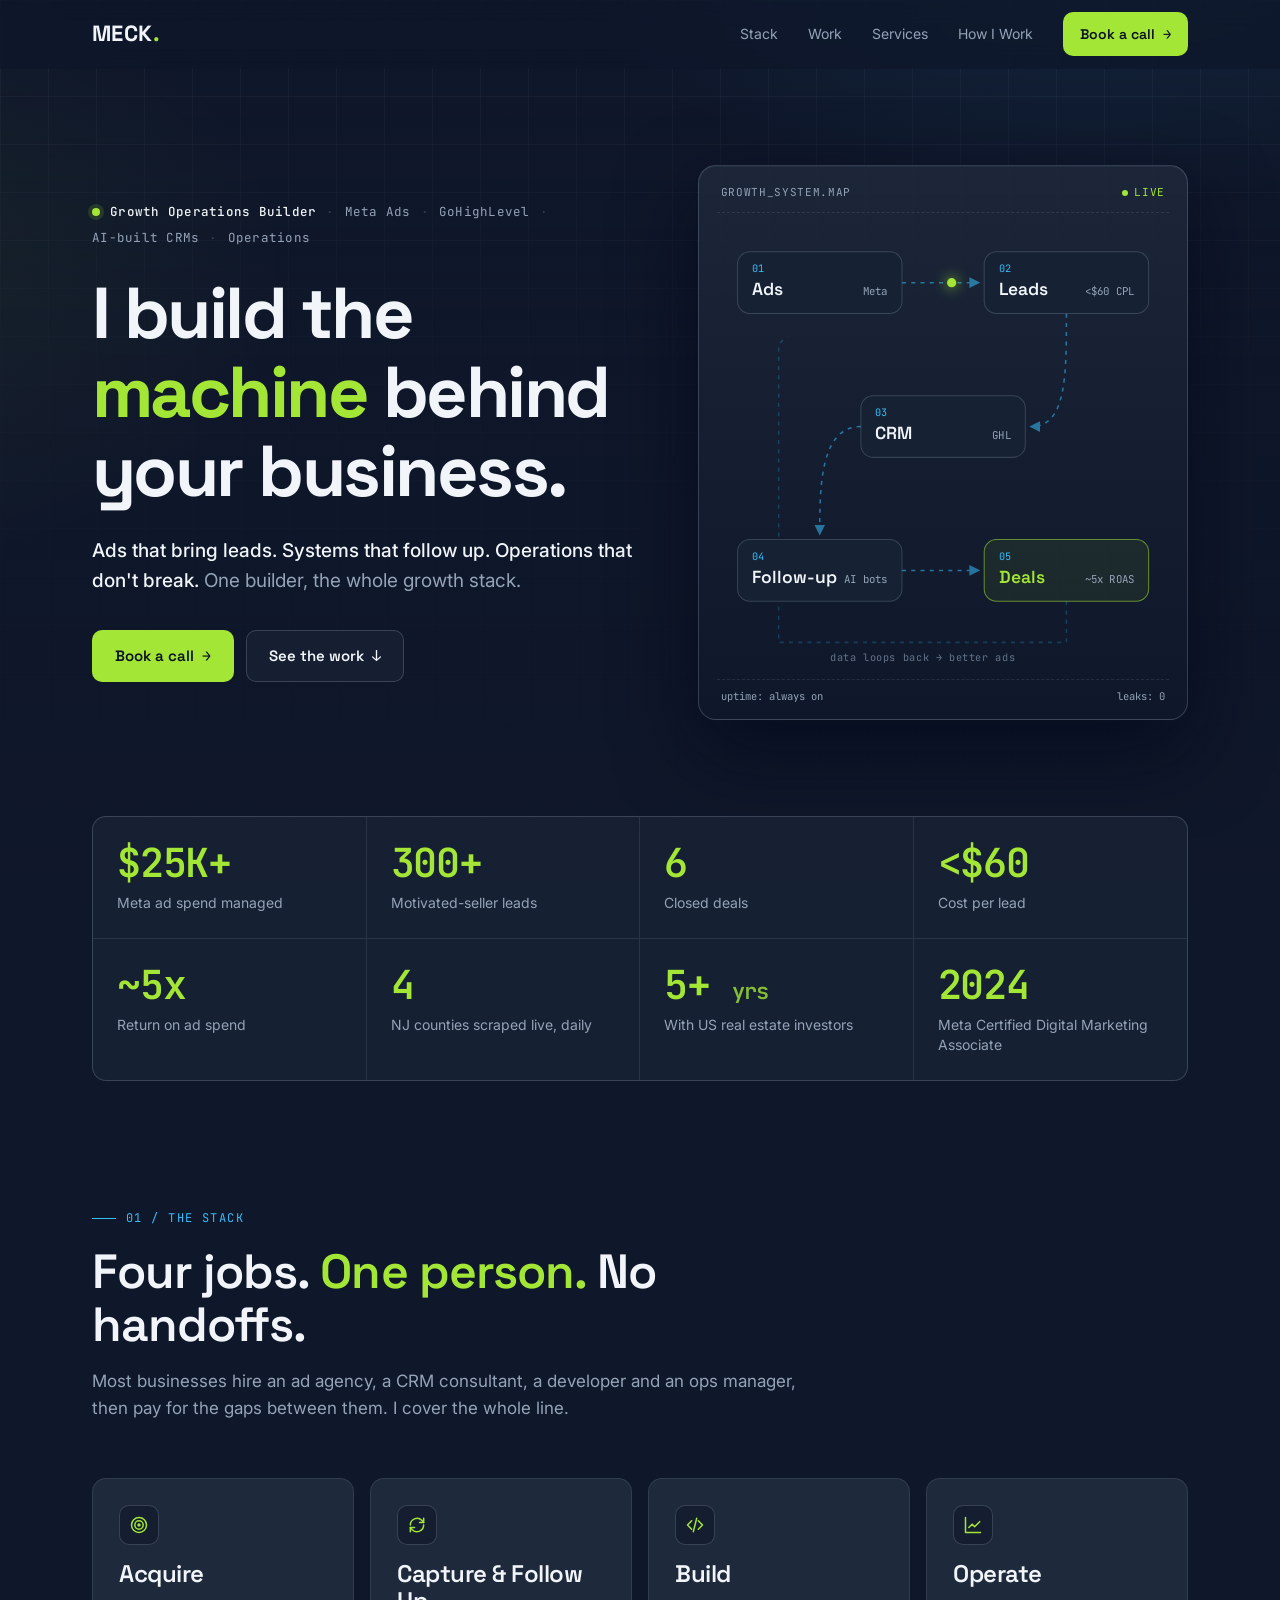
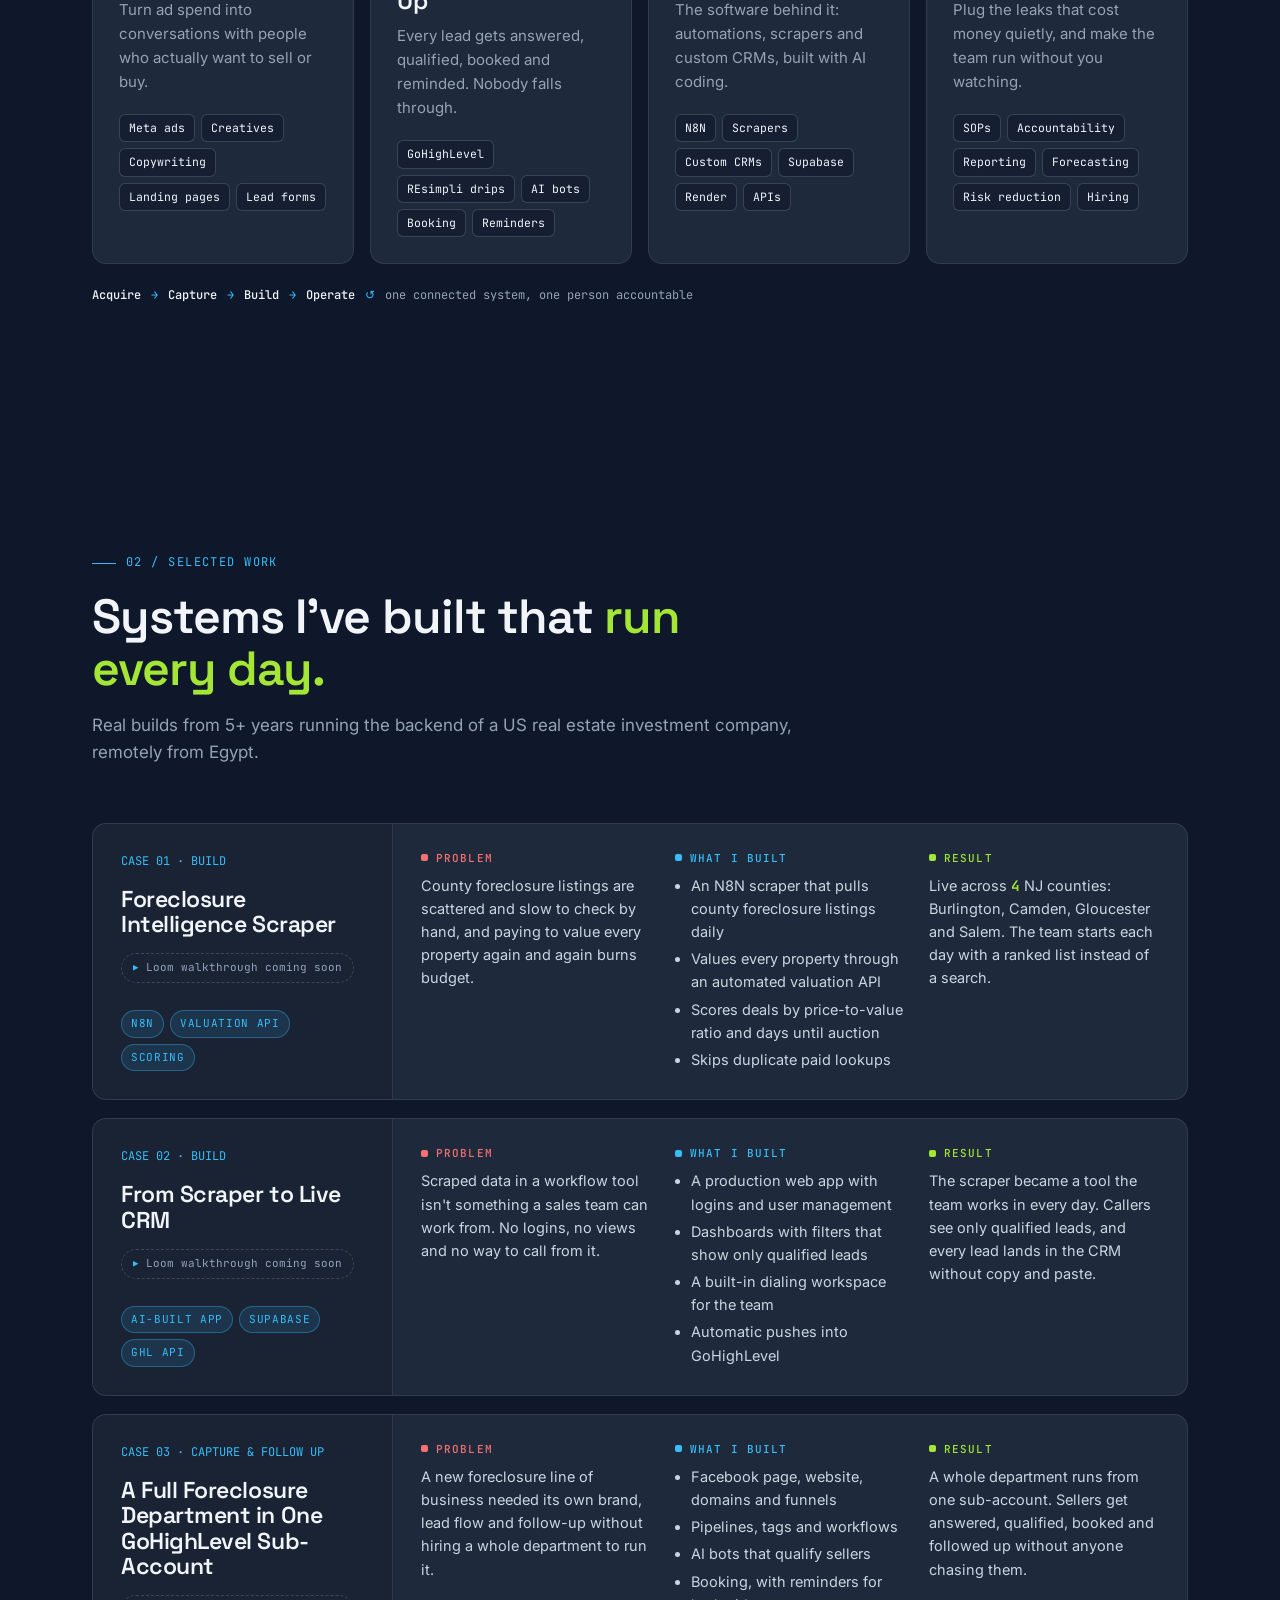
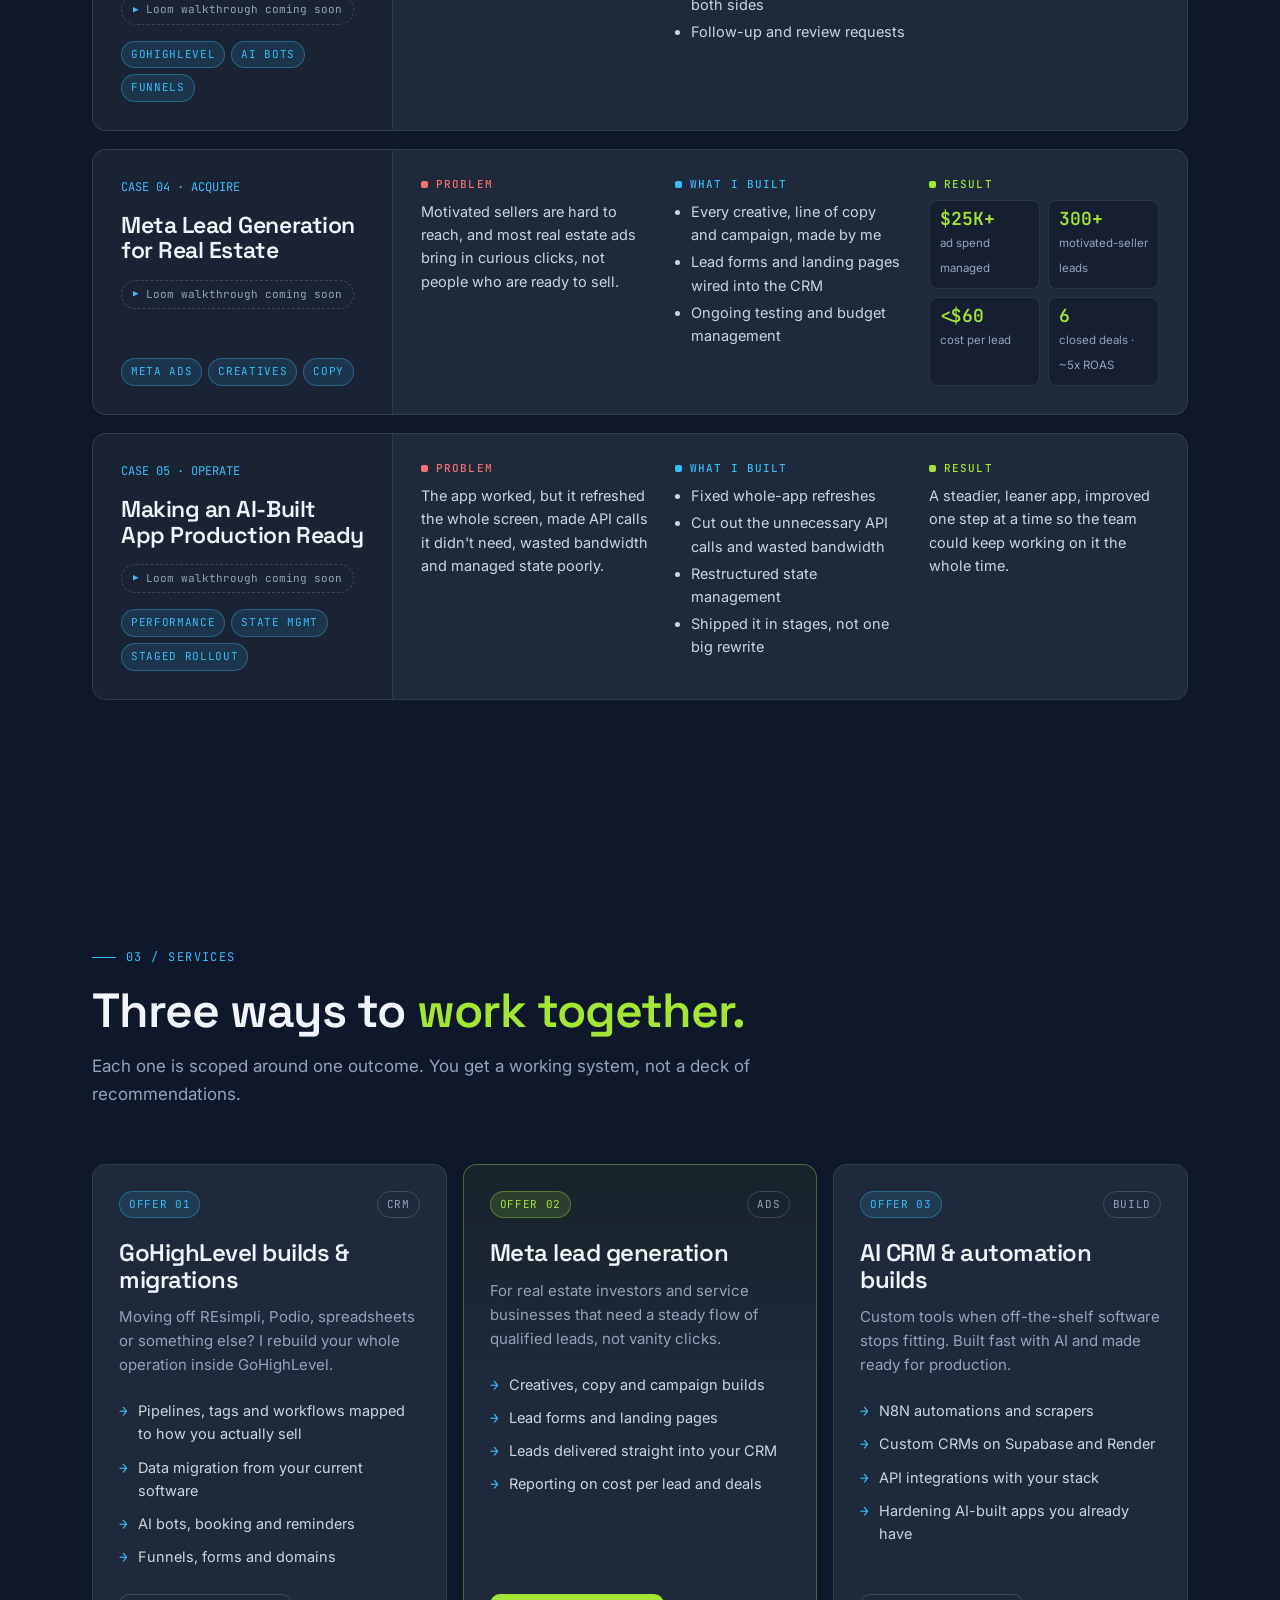
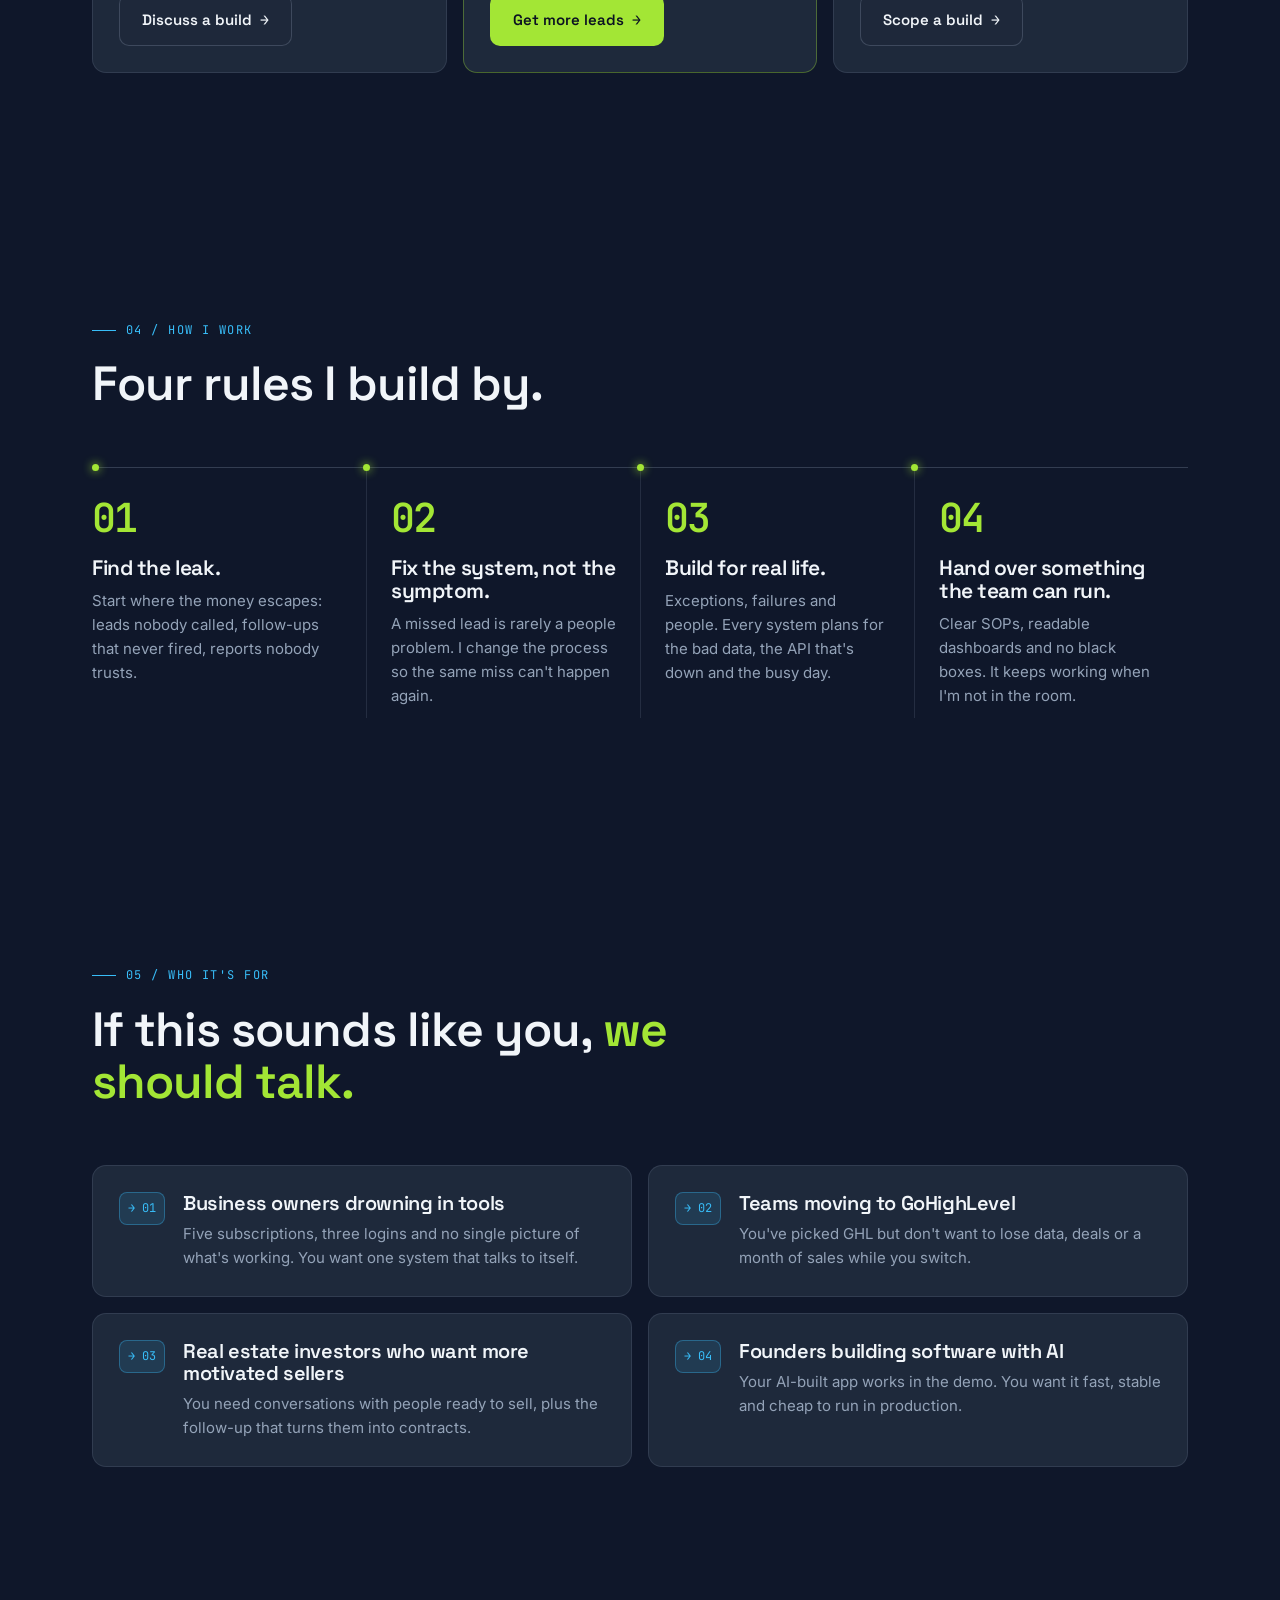
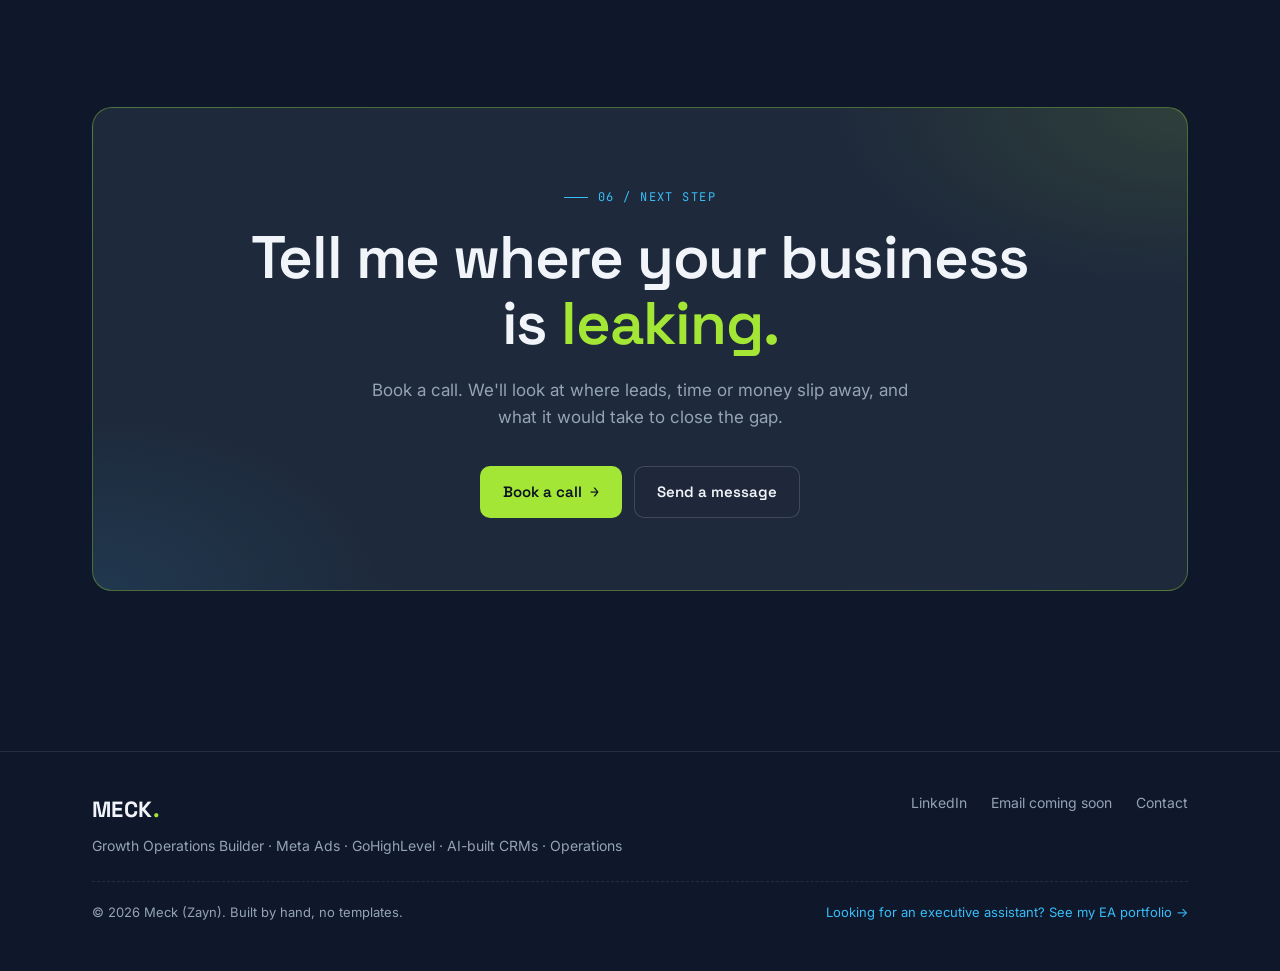
==== index.html @ 8be2bbac "Initial build of Growth Operations portfolio site Co-Authored-By: Claude Opus 5.5 <noreply@anthropic" ====
<!doctype html>
<html lang="en">
<head>
  <meta charset="utf-8">
  <meta name="viewport" content="width=device-width, initial-scale=1">
  <title>Meck (Zayn) · Growth Operations Builder</title>
  <meta name="description" content="I build the machine behind your business: Meta ads that bring leads, GoHighLevel systems that follow up, AI-built CRMs and operations that don't break. One builder, the whole growth stack.">
  <meta name="theme-color" content="#0F172A">
  <link rel="canonical" href="https://meck-growth.pages.dev/">
  <meta property="og:type" content="website">
  <meta property="og:url" content="https://meck-growth.pages.dev/">
  <meta property="og:site_name" content="MECK.">
  <meta property="og:title" content="I build the machine behind your business. · Meck, Growth Operations Builder">
  <meta property="og:description" content="Ads that bring leads. Systems that follow up. Operations that don't break. One builder, the whole growth stack.">
  <meta property="og:image" content="https://meck-growth.pages.dev/assets/img/og-image.png">
  <meta property="og:image:width" content="1200">
  <meta property="og:image:height" content="630">
  <meta property="og:image:alt" content="MECK. Growth Operations Builder: Ads, Leads, CRM, Follow-up, Deals">
  <meta name="twitter:card" content="summary_large_image">
  <meta name="twitter:title" content="I build the machine behind your business.">
  <meta name="twitter:description" content="Ads that bring leads. Systems that follow up. Operations that don't break.">
  <meta name="twitter:image" content="https://meck-growth.pages.dev/assets/img/og-image.png">
  <link rel="icon" href="assets/img/favicon.svg" type="image/svg+xml">
  <link rel="icon" href="assets/img/favicon-32.png" sizes="32x32" type="image/png">
  <link rel="apple-touch-icon" href="assets/img/apple-touch-icon.png">
  <link rel="preconnect" href="https://fonts.googleapis.com">
  <link rel="preconnect" href="https://fonts.gstatic.com" crossorigin>
  <link rel="stylesheet" href="https://fonts.googleapis.com/css2?family=Inter:wght@400;500;600&family=JetBrains+Mono:wght@400;500;600&family=Space+Grotesk:wght@500;600;700&display=swap">
  <link rel="stylesheet" href="assets/css/style.css">
  <script src="assets/js/config.js"></script>
</head>
<body>
<a class="skip" href="#main">Skip to content</a>

<header class="nav">
  <div class="wrap">
    <a href="#top" class="logo" aria-label="MECK. home">MECK<span>.</span></a>
    <button class="menu-btn" aria-label="Open menu" aria-expanded="false" aria-controls="nav-links"><span></span><span></span><span></span></button>
    <nav class="nav-links" id="nav-links" aria-label="Main">
      <a href="#stack">Stack</a>
      <a href="#work">Work</a>
      <a href="#services">Services</a>
      <a href="#how">How I Work</a>
      <a class="btn btn-primary" data-link="booking" href="contact.html">Book a call <span class="arr">→</span></a>
    </nav>
  </div>
</header>

<main id="main">
  <!-- HERO -->
  <section class="hero" id="top">
    <div class="wrap">
      <div class="reveal">
        <div class="role"><span class="dot" aria-hidden="true"></span><b>Growth Operations Builder</b><i>·</i>Meta Ads<i>·</i>GoHighLevel<i>·</i>AI-built CRMs<i>·</i>Operations</div>
        <h1>I build the <em>machine</em> behind your business.</h1>
        <p class="sub"><strong>Ads that bring leads. Systems that follow up. Operations that don't break.</strong> One builder, the whole growth stack.</p>
        <div class="cta-row">
          <a class="btn btn-primary" data-link="booking" href="contact.html">Book a call <span class="arr">→</span></a>
          <a class="btn btn-ghost" href="#work">See the work <span class="arr">↓</span></a>
        </div>
      </div>

      <div class="diagram reveal" data-delay="150" role="img" aria-label="System diagram: Ads feed Leads, Leads go into the CRM, the CRM drives Follow-up, and Follow-up closes Deals.">
        <div class="diagram-top"><span>growth_system.map</span><span class="live">live</span></div>
        <svg viewBox="0 0 440 440" aria-hidden="true">
          <defs>
            <marker id="ah" viewBox="0 0 10 10" refX="8" refY="5" markerWidth="7" markerHeight="7" orient="auto-start-reverse">
              <path d="M0 0 L10 5 L0 10 z" fill="#38BDF8"/>
            </marker>
            <path id="route" d="M100 60 L340 60 C340 150 340 200 300 200 L140 200 C100 200 100 260 100 340 L340 340"/>
          </defs>

          <!-- wires -->
          <path class="wire" d="M180 60 L254 60" marker-end="url(#ah)"/>
          <path class="wire" d="M340 90 C340 150 340 200 306 200" marker-end="url(#ah)"/>
          <path class="wire" d="M140 200 C100 200 100 260 100 304" marker-end="url(#ah)"/>
          <path class="wire" d="M180 340 L254 340" marker-end="url(#ah)"/>
          <path class="wire" d="M340 370 L340 410 L60 410 L60 120 L68 112" style="opacity:.22" />

          <!-- pulses (drawn under nodes so they pass "through") -->
          <circle class="pulse" r="4.5"><animateMotion dur="5s" repeatCount="indefinite" rotate="auto"><mpath href="#route"/></animateMotion></circle>
          <circle class="pulse" r="4.5"><animateMotion dur="5s" begin="-1.67s" repeatCount="indefinite"><mpath href="#route"/></animateMotion></circle>
          <circle class="pulse" r="4.5"><animateMotion dur="5s" begin="-3.33s" repeatCount="indefinite"><mpath href="#route"/></animateMotion></circle>

          <g class="nodes">
            <g class="node"><rect x="20" y="30" width="160" height="60" rx="12"/><text class="ix" x="34" y="50">01</text><text x="34" y="72">Ads</text><text class="sm" x="166" y="72" text-anchor="end">Meta</text></g>
            <g class="node"><rect x="260" y="30" width="160" height="60" rx="12"/><text class="ix" x="274" y="50">02</text><text x="274" y="72">Leads</text><text class="sm" x="406" y="72" text-anchor="end">&lt;$60 CPL</text></g>
            <g class="node"><rect x="140" y="170" width="160" height="60" rx="12"/><text class="ix" x="154" y="190">03</text><text x="154" y="212">CRM</text><text class="sm" x="286" y="212" text-anchor="end">GHL</text></g>
            <g class="node"><rect x="20" y="310" width="160" height="60" rx="12"/><text class="ix" x="34" y="330">04</text><text x="34" y="352">Follow-up</text><text class="sm" x="166" y="352" text-anchor="end">AI bots</text></g>
            <g class="node deals"><rect x="260" y="310" width="160" height="60" rx="12"/><text class="ix" x="274" y="330">05</text><text x="274" y="352">Deals</text><text class="sm" x="406" y="352" text-anchor="end">~5x ROAS</text></g>
          </g>
          <text x="200" y="428" text-anchor="middle" style="font-family:'JetBrains Mono',monospace;font-size:10px;fill:#64748B;letter-spacing:.06em">data loops back → better ads</text>
        </svg>
        <div class="diagram-foot"><span>uptime: always on</span><span>leaks: 0</span></div>
      </div>
    </div>
  </section>

  <!-- PROOF -->
  <section class="proof" aria-label="Proof in numbers">
    <div class="wrap">
      <div class="proof-grid reveal">
        <div class="stat"><span class="n">$<span data-count="25">25</span>K+</span><span class="l">Meta ad spend managed</span></div>
        <div class="stat"><span class="n"><span data-count="300">300</span>+</span><span class="l">Motivated-seller leads</span></div>
        <div class="stat"><span class="n" data-count="6">6</span><span class="l">Closed deals</span></div>
        <div class="stat"><span class="n">&lt;$<span data-count="60">60</span></span><span class="l">Cost per lead</span></div>
        <div class="stat"><span class="n">~<span data-count="5">5</span>x</span><span class="l">Return on ad spend</span></div>
        <div class="stat"><span class="n" data-count="4">4</span><span class="l">NJ counties scraped live, daily</span></div>
        <div class="stat"><span class="n"><span data-count="5">5</span>+ <small>yrs</small></span><span class="l">With US real estate investors</span></div>
        <div class="stat"><span class="n">2024</span><span class="l">Meta Certified Digital Marketing Associate</span></div>
      </div>
    </div>
  </section>

  <!-- STACK -->
  <section id="stack">
    <div class="wrap">
      <div class="section-head reveal">
        <span class="eyebrow">01 / The Stack</span>
        <h2>Four jobs. <span class="lime">One person.</span> No handoffs.</h2>
        <p>Most businesses hire an ad agency, a CRM consultant, a developer and an ops manager, then pay for the gaps between them. I cover the whole line.</p>
      </div>
      <div class="grid-4">
        <article class="card stack-card reveal">
          <div class="icon" aria-hidden="true"><svg viewBox="0 0 24 24" fill="none" stroke="currentColor" stroke-width="1.8" stroke-linecap="round" stroke-linejoin="round"><circle cx="12" cy="12" r="9"/><circle cx="12" cy="12" r="5"/><circle cx="12" cy="12" r="1.2" fill="currentColor"/></svg></div>
          <h3>Acquire</h3>
          <p>Turn ad spend into conversations with people who actually want to sell or buy.</p>
          <ul><li>Meta ads</li><li>Creatives</li><li>Copywriting</li><li>Landing pages</li><li>Lead forms</li></ul>
        </article>
        <article class="card stack-card reveal" data-delay="80">
          <div class="icon" aria-hidden="true"><svg viewBox="0 0 24 24" fill="none" stroke="currentColor" stroke-width="1.8" stroke-linecap="round" stroke-linejoin="round"><path d="M4 12a8 8 0 0 1 13.7-5.6L20 9"/><path d="M20 4v5h-5"/><path d="M20 12a8 8 0 0 1-13.7 5.6L4 15"/><path d="M4 20v-5h5"/></svg></div>
          <h3>Capture &amp; Follow Up</h3>
          <p>Every lead gets answered, qualified, booked and reminded. Nobody falls through.</p>
          <ul><li>GoHighLevel</li><li>REsimpli drips</li><li>AI bots</li><li>Booking</li><li>Reminders</li></ul>
        </article>
        <article class="card stack-card reveal" data-delay="160">
          <div class="icon" aria-hidden="true"><svg viewBox="0 0 24 24" fill="none" stroke="currentColor" stroke-width="1.8" stroke-linecap="round" stroke-linejoin="round"><path d="M8 7l-5 5 5 5"/><path d="M16 7l5 5-5 5"/><path d="M14 4l-4 16"/></svg></div>
          <h3>Build</h3>
          <p>The software behind it: automations, scrapers and custom CRMs, built with AI coding.</p>
          <ul><li>N8N</li><li>Scrapers</li><li>Custom CRMs</li><li>Supabase</li><li>Render</li><li>APIs</li></ul>
        </article>
        <article class="card stack-card reveal" data-delay="240">
          <div class="icon" aria-hidden="true"><svg viewBox="0 0 24 24" fill="none" stroke="currentColor" stroke-width="1.8" stroke-linecap="round" stroke-linejoin="round"><path d="M3 3v18h18"/><path d="M7 15l4-4 3 3 6-6"/></svg></div>
          <h3>Operate</h3>
          <p>Plug the leaks that cost money quietly, and make the team run without you watching.</p>
          <ul><li>SOPs</li><li>Accountability</li><li>Reporting</li><li>Forecasting</li><li>Risk reduction</li><li>Hiring</li></ul>
        </article>
      </div>
      <div class="stack-flow reveal"><b>Acquire</b><span class="a">→</span><b>Capture</b><span class="a">→</span><b>Build</b><span class="a">→</span><b>Operate</b><span class="a">↺</span><span>one connected system, one person accountable</span></div>
    </div>
  </section>

  <!-- WORK -->
  <section id="work">
    <div class="wrap">
      <div class="section-head reveal">
        <span class="eyebrow">02 / Selected Work</span>
        <h2>Systems I've built that <span class="lime">run every day.</span></h2>
        <p>Real builds from 5+ years running the backend of a US real estate investment company, remotely from Egypt.</p>
      </div>

      <div class="work-list">
        <article class="card case reveal">
          <div class="case-side">
            <span class="no">CASE 01 · BUILD</span>
            <h3>Foreclosure Intelligence Scraper</h3>
            <span class="loom">Loom walkthrough coming soon</span>
            <div class="tags"><span class="tag">N8N</span><span class="tag">Valuation API</span><span class="tag">Scoring</span></div>
          </div>
          <div class="case-body">
            <div class="blk problem"><h4>Problem</h4><p>County foreclosure listings are scattered and slow to check by hand, and paying to value every property again and again burns budget.</p></div>
            <div class="blk built"><h4>What I built</h4><ul><li>An N8N scraper that pulls county foreclosure listings daily</li><li>Values every property through an automated valuation API</li><li>Scores deals by price-to-value ratio and days until auction</li><li>Skips duplicate paid lookups</li></ul></div>
            <div class="blk result"><h4>Result</h4><p>Live across <strong>4</strong> NJ counties: Burlington, Camden, Gloucester and Salem. The team starts each day with a ranked list instead of a search.</p></div>
          </div>
        </article>

        <article class="card case reveal">
          <div class="case-side">
            <span class="no">CASE 02 · BUILD</span>
            <h3>From Scraper to Live CRM</h3>
            <span class="loom">Loom walkthrough coming soon</span>
            <div class="tags"><span class="tag">AI-built app</span><span class="tag">Supabase</span><span class="tag">GHL API</span></div>
          </div>
          <div class="case-body">
            <div class="blk problem"><h4>Problem</h4><p>Scraped data in a workflow tool isn't something a sales team can work from. No logins, no views and no way to call from it.</p></div>
            <div class="blk built"><h4>What I built</h4><ul><li>A production web app with logins and user management</li><li>Dashboards with filters that show only qualified leads</li><li>A built-in dialing workspace for the team</li><li>Automatic pushes into GoHighLevel</li></ul></div>
            <div class="blk result"><h4>Result</h4><p>The scraper became a tool the team works in every day. Callers see only qualified leads, and every lead lands in the CRM without copy and paste.</p></div>
          </div>
        </article>

        <article class="card case reveal">
          <div class="case-side">
            <span class="no">CASE 03 · CAPTURE &amp; FOLLOW UP</span>
            <h3>A Full Foreclosure Department in One GoHighLevel Sub-Account</h3>
            <span class="loom">Loom walkthrough coming soon</span>
            <div class="tags"><span class="tag">GoHighLevel</span><span class="tag">AI bots</span><span class="tag">Funnels</span></div>
          </div>
          <div class="case-body">
            <div class="blk problem"><h4>Problem</h4><p>A new foreclosure line of business needed its own brand, lead flow and follow-up without hiring a whole department to run it.</p></div>
            <div class="blk built"><h4>What I built</h4><ul><li>Facebook page, website, domains and funnels</li><li>Pipelines, tags and workflows</li><li>AI bots that qualify sellers</li><li>Booking, with reminders for both sides</li><li>Follow-up and review requests</li></ul></div>
            <div class="blk result"><h4>Result</h4><p>A whole department runs from one sub-account. Sellers get answered, qualified, booked and followed up without anyone chasing them.</p></div>
          </div>
        </article>

        <article class="card case reveal">
          <div class="case-side">
            <span class="no">CASE 04 · ACQUIRE</span>
            <h3>Meta Lead Generation for Real Estate</h3>
            <span class="loom">Loom walkthrough coming soon</span>
            <div class="tags"><span class="tag">Meta Ads</span><span class="tag">Creatives</span><span class="tag">Copy</span></div>
          </div>
          <div class="case-body">
            <div class="blk problem"><h4>Problem</h4><p>Motivated sellers are hard to reach, and most real estate ads bring in curious clicks, not people who are ready to sell.</p></div>
            <div class="blk built"><h4>What I built</h4><ul><li>Every creative, line of copy and campaign, made by me</li><li>Lead forms and landing pages wired into the CRM</li><li>Ongoing testing and budget management</li></ul></div>
            <div class="blk result"><h4>Result</h4>
              <div class="metrics">
                <div><b>$25K+</b><span>ad spend managed</span></div>
                <div><b>300+</b><span>motivated-seller leads</span></div>
                <div><b>&lt;$60</b><span>cost per lead</span></div>
                <div><b>6</b><span>closed deals · ~5x ROAS</span></div>
              </div>
            </div>
          </div>
        </article>

        <article class="card case reveal">
          <div class="case-side">
            <span class="no">CASE 05 · OPERATE</span>
            <h3>Making an AI-Built App Production Ready</h3>
            <span class="loom">Loom walkthrough coming soon</span>
            <div class="tags"><span class="tag">Performance</span><span class="tag">State mgmt</span><span class="tag">Staged rollout</span></div>
          </div>
          <div class="case-body">
            <div class="blk problem"><h4>Problem</h4><p>The app worked, but it refreshed the whole screen, made API calls it didn't need, wasted bandwidth and managed state poorly.</p></div>
            <div class="blk built"><h4>What I built</h4><ul><li>Fixed whole-app refreshes</li><li>Cut out the unnecessary API calls and wasted bandwidth</li><li>Restructured state management</li><li>Shipped it in stages, not one big rewrite</li></ul></div>
            <div class="blk result"><h4>Result</h4><p>A steadier, leaner app, improved one step at a time so the team could keep working on it the whole time.</p></div>
          </div>
        </article>
      </div>
    </div>
  </section>

  <!-- SERVICES -->
  <section id="services">
    <div class="wrap">
      <div class="section-head reveal">
        <span class="eyebrow">03 / Services</span>
        <h2>Three ways to <span class="lime">work together.</span></h2>
        <p>Each one is scoped around one outcome. You get a working system, not a deck of recommendations.</p>
      </div>
      <div class="grid-3">
        <article class="card service reveal">
          <div class="top"><span class="tag">Offer 01</span><span class="tag muted">CRM</span></div>
          <h3>GoHighLevel builds &amp; migrations</h3>
          <p>Moving off REsimpli, Podio, spreadsheets or something else? I rebuild your whole operation inside GoHighLevel.</p>
          <ul><li>Pipelines, tags and workflows mapped to how you actually sell</li><li>Data migration from your current software</li><li>AI bots, booking and reminders</li><li>Funnels, forms and domains</li></ul>
          <a class="btn btn-ghost" data-link="booking" href="contact.html">Discuss a build <span class="arr">→</span></a>
        </article>
        <article class="card service featured reveal" data-delay="80">
          <div class="top"><span class="tag lime">Offer 02</span><span class="tag muted">Ads</span></div>
          <h3>Meta lead generation</h3>
          <p>For real estate investors and service businesses that need a steady flow of qualified leads, not vanity clicks.</p>
          <ul><li>Creatives, copy and campaign builds</li><li>Lead forms and landing pages</li><li>Leads delivered straight into your CRM</li><li>Reporting on cost per lead and deals</li></ul>
          <a class="btn btn-primary" data-link="booking" href="contact.html">Get more leads <span class="arr">→</span></a>
        </article>
        <article class="card service reveal" data-delay="160">
          <div class="top"><span class="tag">Offer 03</span><span class="tag muted">Build</span></div>
          <h3>AI CRM &amp; automation builds</h3>
          <p>Custom tools when off-the-shelf software stops fitting. Built fast with AI and made ready for production.</p>
          <ul><li>N8N automations and scrapers</li><li>Custom CRMs on Supabase and Render</li><li>API integrations with your stack</li><li>Hardening AI-built apps you already have</li></ul>
          <a class="btn btn-ghost" data-link="booking" href="contact.html">Scope a build <span class="arr">→</span></a>
        </article>
      </div>
    </div>
  </section>

  <!-- HOW I WORK -->
  <section id="how">
    <div class="wrap">
      <div class="section-head reveal">
        <span class="eyebrow">04 / How I Work</span>
        <h2>Four rules I build by.</h2>
      </div>
      <div class="steps">
        <div class="step reveal"><div class="num">01</div><h3>Find the leak.</h3><p>Start where the money escapes: leads nobody called, follow-ups that never fired, reports nobody trusts.</p></div>
        <div class="step reveal" data-delay="80"><div class="num">02</div><h3>Fix the system, not the symptom.</h3><p>A missed lead is rarely a people problem. I change the process so the same miss can't happen again.</p></div>
        <div class="step reveal" data-delay="160"><div class="num">03</div><h3>Build for real life.</h3><p>Exceptions, failures and people. Every system plans for the bad data, the API that's down and the busy day.</p></div>
        <div class="step reveal" data-delay="240"><div class="num">04</div><h3>Hand over something the team can run.</h3><p>Clear SOPs, readable dashboards and no black boxes. It keeps working when I'm not in the room.</p></div>
      </div>
    </div>
  </section>

  <!-- WHO IT'S FOR -->
  <section id="who">
    <div class="wrap">
      <div class="section-head reveal">
        <span class="eyebrow">05 / Who it's for</span>
        <h2>If this sounds like you, <span class="lime">we should talk.</span></h2>
      </div>
      <div class="aud-grid">
        <div class="card aud reveal"><span class="k">→ 01</span><div><h3>Business owners drowning in tools</h3><p>Five subscriptions, three logins and no single picture of what's working. You want one system that talks to itself.</p></div></div>
        <div class="card aud reveal" data-delay="80"><span class="k">→ 02</span><div><h3>Teams moving to GoHighLevel</h3><p>You've picked GHL but don't want to lose data, deals or a month of sales while you switch.</p></div></div>
        <div class="card aud reveal"><span class="k">→ 03</span><div><h3>Real estate investors who want more motivated sellers</h3><p>You need conversations with people ready to sell, plus the follow-up that turns them into contracts.</p></div></div>
        <div class="card aud reveal" data-delay="80"><span class="k">→ 04</span><div><h3>Founders building software with AI</h3><p>Your AI-built app works in the demo. You want it fast, stable and cheap to run in production.</p></div></div>
      </div>
    </div>
  </section>

  <!-- FINAL CTA -->
  <section class="final">
    <div class="wrap">
      <div class="box reveal">
        <span class="eyebrow">06 / Next step</span>
        <h2>Tell me where your business is <span class="lime">leaking.</span></h2>
        <p>Book a call. We'll look at where leads, time or money slip away, and what it would take to close the gap.</p>
        <div class="cta-row">
          <a class="btn btn-primary" data-link="booking" href="contact.html">Book a call <span class="arr">→</span></a>
          <a class="btn btn-ghost" href="contact.html">Send a message</a>
        </div>
      </div>
    </div>
  </section>
</main>

<footer>
  <div class="wrap">
    <div class="f-left">
      <a href="#top" class="logo">MECK<span>.</span></a>
      <p>Growth Operations Builder · Meta Ads · GoHighLevel · AI-built CRMs · Operations</p>
    </div>
    <div class="f-links">
      <a data-link="linkedin" href="contact.html">LinkedIn</a>
      <a data-link="email" data-show href="contact.html">Email</a>
      <a href="contact.html">Contact</a>
    </div>
    <div class="ea">
      <span>© <span id="year">2026</span> Meck (Zayn). Built by hand, no templates.</span>
      <a href="https://ea-zayn.pages.dev/">Looking for an executive assistant? See my EA portfolio →</a>
    </div>
  </div>
</footer>

<script src="assets/js/main.js"></script>
</body>
</html>
---- assets/css/style.css ----
:root {
  --bg: #0F172A;
  --bg-2: #0B1222;
  --card: #1E293B;
  --card-2: #243247;
  --line: rgba(148, 163, 184, 0.16);
  --line-2: rgba(148, 163, 184, 0.28);
  --lime: #A3E635;
  --lime-dim: rgba(163, 230, 53, 0.14);
  --sky: #38BDF8;
  --sky-dim: rgba(56, 189, 248, 0.12);
  --coral: #F87171;
  --coral-dim: rgba(248, 113, 113, 0.12);
  --text: #F1F5F9;
  --muted: #94A3B8;
  --head: "Space Grotesk", system-ui, sans-serif;
  --body: "Inter", system-ui, -apple-system, "Segoe UI", sans-serif;
  --mono: "JetBrains Mono", ui-monospace, "SFMono-Regular", Consolas, monospace;
  --radius: 14px;
  --max: 1160px;
  --gutter: clamp(16px, 4vw, 32px);
}

*, *::before, *::after { box-sizing: border-box; }
html { scroll-behavior: smooth; scroll-padding-top: 80px; -webkit-text-size-adjust: 100%; }
body {
  margin: 0;
  background-color: var(--bg);
  background-image:
    linear-gradient(var(--line) 1px, transparent 1px),
    linear-gradient(90deg, var(--line) 1px, transparent 1px);
  background-size: 48px 48px;
  background-attachment: fixed;
  color: var(--text);
  font-family: var(--body);
  font-size: 16px;
  line-height: 1.6;
  -webkit-font-smoothing: antialiased;
  overflow-x: hidden;
}
body::before {
  content: "";
  position: fixed; inset: 0; z-index: -1; pointer-events: none;
  background:
    radial-gradient(900px 500px at 85% -10%, rgba(56, 189, 248, 0.10), transparent 60%),
    radial-gradient(700px 500px at -10% 30%, rgba(163, 230, 53, 0.06), transparent 60%),
    linear-gradient(180deg, rgba(15, 23, 42, 0.55), rgba(15, 23, 42, 0.92) 40%, var(--bg));
}

img, svg { max-width: 100%; display: block; }
a { color: inherit; text-decoration: none; }
h1, h2, h3, h4 { font-family: var(--head); line-height: 1.1; margin: 0; letter-spacing: -0.02em; font-weight: 600; }
p { margin: 0; }
.lime { color: var(--lime); }
.sky { color: var(--sky); }
.mono { font-family: var(--mono); }

.wrap { width: 100%; max-width: var(--max); margin: 0 auto; padding: 0 var(--gutter); }
section { padding: clamp(72px, 10vw, 120px) 0; position: relative; }

.skip { position: absolute; left: -999px; top: 8px; background: var(--lime); color: var(--bg); padding: 8px 12px; border-radius: 8px; z-index: 100; }
.skip:focus { left: 8px; }
:focus-visible { outline: 2px solid var(--sky); outline-offset: 3px; border-radius: 6px; }

/* ---------- labels ---------- */
.eyebrow {
  font-family: var(--mono); font-size: 12px; letter-spacing: 0.12em; text-transform: uppercase;
  color: var(--sky); display: inline-flex; align-items: center; gap: 10px; margin-bottom: 18px;
}
.eyebrow::before { content: ""; width: 24px; height: 1px; background: var(--sky); }
.section-head { max-width: 720px; margin-bottom: clamp(36px, 5vw, 56px); }
.section-head h2 { font-size: clamp(30px, 4.6vw, 48px); }
.section-head p { color: var(--muted); margin-top: 16px; font-size: 17px; }

.tag {
  font-family: var(--mono); font-size: 11px; letter-spacing: 0.06em; text-transform: uppercase;
  padding: 4px 9px; border-radius: 999px; border: 1px solid rgba(56, 189, 248, 0.35);
  color: var(--sky); background: var(--sky-dim); white-space: nowrap; display: inline-block;
}
.tag.lime { color: var(--lime); border-color: rgba(163, 230, 53, 0.35); background: var(--lime-dim); }
.tag.muted { color: var(--muted); border-color: var(--line-2); background: transparent; }

/* ---------- buttons ---------- */
.btn {
  display: inline-flex; align-items: center; justify-content: center; gap: 8px;
  font-family: var(--head); font-weight: 600; font-size: 15px;
  padding: 13px 22px; border-radius: 10px; border: 1px solid transparent;
  transition: transform .18s ease, box-shadow .18s ease, background .18s ease, border-color .18s ease;
  cursor: pointer; white-space: nowrap;
}
.btn-primary { background: var(--lime); color: #0B1222; }
.btn-primary:hover { transform: translateY(-1px); box-shadow: 0 0 0 4px rgba(163, 230, 53, 0.18), 0 10px 30px rgba(163, 230, 53, 0.25); }
.btn-ghost { border-color: var(--line-2); color: var(--text); background: rgba(30, 41, 59, 0.5); }
.btn-ghost:hover { border-color: var(--sky); color: var(--sky); }
.btn .arr { font-family: var(--mono); transition: transform .18s ease; }
.btn:hover .arr { transform: translateX(3px); }

/* ---------- nav ---------- */
.nav {
  position: sticky; top: 0; z-index: 50;
  background: rgba(15, 23, 42, 0.72);
  backdrop-filter: blur(12px); -webkit-backdrop-filter: blur(12px);
  border-bottom: 1px solid transparent; transition: border-color .2s ease, background .2s ease;
}
.nav.scrolled { border-bottom-color: var(--line); background: rgba(15, 23, 42, 0.9); }
.nav .wrap { display: flex; align-items: center; justify-content: space-between; height: 68px; gap: 20px; }
.logo { font-family: var(--head); font-weight: 700; font-size: 22px; letter-spacing: 0.02em; }
.logo span { color: var(--lime); }
.nav-links { display: flex; align-items: center; gap: 30px; }
.nav-links a:not(.btn) { font-size: 14px; color: var(--muted); transition: color .15s ease; }
.nav-links a:not(.btn):hover { color: var(--text); }
.nav-links .btn { padding: 10px 16px; font-size: 14px; }
.menu-btn {
  display: none; background: none; border: 1px solid var(--line-2); color: var(--text);
  width: 42px; height: 42px; border-radius: 10px; cursor: pointer; padding: 0;
}
.menu-btn span { display: block; width: 18px; height: 2px; background: currentColor; margin: 4px auto; transition: transform .2s ease, opacity .2s ease; }
.nav.open .menu-btn span:nth-child(1) { transform: translateY(6px) rotate(45deg); }
.nav.open .menu-btn span:nth-child(2) { opacity: 0; }
.nav.open .menu-btn span:nth-child(3) { transform: translateY(-6px) rotate(-45deg); }

/* ---------- hero ---------- */
.hero { padding-top: clamp(48px, 8vw, 96px); padding-bottom: clamp(56px, 8vw, 96px); }
.hero .wrap { display: grid; grid-template-columns: 1.05fr 0.95fr; gap: clamp(32px, 5vw, 64px); align-items: center; }
.role {
  font-family: var(--mono); font-size: 12.5px; color: var(--muted); letter-spacing: 0.02em;
  display: flex; flex-wrap: wrap; gap: 6px 10px; align-items: center; margin-bottom: 26px;
}
.role .dot { width: 8px; height: 8px; border-radius: 50%; background: var(--lime); box-shadow: 0 0 0 4px var(--lime-dim); animation: blink 2.4s ease-in-out infinite; }
.role b { color: var(--text); font-weight: 500; }
.role i { font-style: normal; color: var(--line-2); }
.hero h1 { font-size: clamp(40px, 6.4vw, 72px); font-weight: 700; letter-spacing: -0.035em; }
.hero h1 em { font-style: normal; color: var(--lime); }
.hero .sub { color: var(--muted); font-size: clamp(17px, 1.6vw, 19px); margin-top: 24px; max-width: 560px; }
.hero .sub strong { color: var(--text); font-weight: 500; }
.cta-row { display: flex; flex-wrap: wrap; gap: 12px; margin-top: 34px; }

.diagram {
  position: relative; background: linear-gradient(180deg, rgba(30, 41, 59, 0.85), rgba(15, 23, 42, 0.85));
  border: 1px solid var(--line-2); border-radius: 18px; padding: 18px 18px 14px;
  box-shadow: 0 30px 80px rgba(2, 6, 23, 0.6), inset 0 1px 0 rgba(255, 255, 255, 0.04);
}
.diagram-top { display: flex; justify-content: space-between; align-items: center; font-family: var(--mono); font-size: 11px; color: var(--muted); padding: 0 4px 10px; border-bottom: 1px dashed var(--line); margin-bottom: 8px; letter-spacing: .06em; text-transform: uppercase; }
.diagram-top .live { color: var(--lime); display: inline-flex; align-items: center; gap: 6px; }
.diagram-top .live::before { content: ""; width: 6px; height: 6px; border-radius: 50%; background: var(--lime); animation: blink 1.6s ease-in-out infinite; }
.diagram svg { width: 100%; height: auto; }
.diagram .node rect { fill: #162133; stroke: var(--line-2); stroke-width: 1; }
.diagram .node text { font-family: var(--head); font-weight: 600; font-size: 17px; fill: var(--text); }
.diagram .node .sm { font-family: var(--mono); font-weight: 400; font-size: 10.5px; fill: var(--muted); letter-spacing: .02em; }
.diagram .node .ix { font-family: var(--mono); font-size: 10px; fill: var(--sky); font-weight: 400; }
.diagram .node.deals rect { stroke: rgba(163, 230, 53, 0.55); fill: rgba(163, 230, 53, 0.07); }
.diagram .node.deals text:not(.sm):not(.ix) { fill: var(--lime); }
.diagram .wire { fill: none; stroke: var(--sky); stroke-width: 1.5; opacity: .55; stroke-dasharray: 4 5; animation: dash 1.2s linear infinite; }
.diagram .pulse { fill: var(--lime); filter: drop-shadow(0 0 6px var(--lime)); }
.diagram .node { animation: nodeGlow 5s ease-in-out infinite; }
.diagram .node:nth-of-type(2) { animation-delay: 1s; }
.diagram .node:nth-of-type(3) { animation-delay: 2s; }
.diagram .node:nth-of-type(4) { animation-delay: 3s; }
.diagram .node:nth-of-type(5) { animation-delay: 4s; }
.diagram-foot { display: flex; justify-content: space-between; font-family: var(--mono); font-size: 10.5px; color: var(--muted); padding: 8px 4px 0; border-top: 1px dashed var(--line); margin-top: 6px; }
@keyframes dash { to { stroke-dashoffset: -18; } }
@keyframes blink { 0%, 100% { opacity: 1; } 50% { opacity: .35; } }
@keyframes nodeGlow { 0%, 70%, 100% { filter: none; } 10%, 25% { filter: drop-shadow(0 0 8px rgba(163, 230, 53, 0.35)); } }

/* ---------- proof bar ---------- */
.proof { padding: 0; }
.proof-grid {
  display: grid; grid-template-columns: repeat(4, 1fr);
  border: 1px solid var(--line-2); border-radius: var(--radius); overflow: hidden;
  background: rgba(30, 41, 59, 0.55);
}
.stat { padding: 26px 24px; border-right: 1px solid var(--line); border-bottom: 1px solid var(--line); }
.stat:nth-child(4n) { border-right: 0; }
.stat:nth-last-child(-n+4) { border-bottom: 0; }
.stat .n { font-family: var(--mono); font-weight: 600; font-size: clamp(28px, 3.4vw, 40px); color: var(--lime); line-height: 1; letter-spacing: -0.03em; display: block; }
.stat .l { display: block; color: var(--muted); font-size: 14px; margin-top: 10px; line-height: 1.4; }
.stat .n small { font-size: .55em; color: var(--lime); opacity: .8; }

/* ---------- stack ---------- */
.grid-4 { display: grid; grid-template-columns: repeat(4, 1fr); gap: 16px; }
.card {
  background: var(--card); border: 1px solid var(--line); border-radius: var(--radius);
  padding: 26px; position: relative; transition: border-color .25s ease, box-shadow .25s ease, transform .25s ease;
}
.card:hover { border-color: rgba(163, 230, 53, 0.45); box-shadow: 0 0 0 1px rgba(163, 230, 53, 0.12), 0 18px 50px rgba(163, 230, 53, 0.08); transform: translateY(-2px); }
.stack-card .ix { font-family: var(--mono); font-size: 12px; color: var(--sky); }
.stack-card h3 { font-size: 24px; margin: 16px 0 10px; }
.stack-card > p { color: var(--muted); font-size: 15px; }
.stack-card ul { list-style: none; padding: 0; margin: 20px 0 0; display: flex; flex-wrap: wrap; gap: 6px; }
.stack-card li { font-family: var(--mono); font-size: 11.5px; color: var(--text); border: 1px solid var(--line-2); padding: 4px 9px; border-radius: 6px; background: rgba(15, 23, 42, 0.5); }
.stack-card .icon { width: 40px; height: 40px; border-radius: 10px; border: 1px solid var(--line-2); display: grid; place-items: center; color: var(--lime); background: rgba(15, 23, 42, 0.6); }
.stack-card .icon svg { width: 20px; height: 20px; }
.stack-flow { display: flex; align-items: center; gap: 10px; font-family: var(--mono); font-size: 12px; color: var(--muted); margin-top: 22px; flex-wrap: wrap; }
.stack-flow b { color: var(--text); font-weight: 500; }
.stack-flow .a { color: var(--sky); }

/* ---------- work ---------- */
.work-list { display: grid; gap: 18px; }
.case { display: grid; grid-template-columns: 300px 1fr; gap: 0; padding: 0; overflow: hidden; }
.case-side { padding: 28px; border-right: 1px solid var(--line); background: rgba(15, 23, 42, 0.35); display: flex; flex-direction: column; gap: 16px; }
.case-side .no { font-family: var(--mono); font-size: 12px; color: var(--sky); }
.case-side h3 { font-size: 23px; }
.case-side .tags { display: flex; flex-wrap: wrap; gap: 6px; margin-top: auto; }
.case-body { padding: 28px; display: grid; grid-template-columns: repeat(3, 1fr); gap: 24px; }
.case-body .blk h4 { font-family: var(--mono); font-size: 11px; font-weight: 500; letter-spacing: .1em; text-transform: uppercase; margin-bottom: 10px; display: flex; align-items: center; gap: 8px; }
.case-body .blk h4::before { content: ""; width: 7px; height: 7px; border-radius: 2px; background: currentColor; }
.case-body .problem h4 { color: var(--coral); }
.case-body .built h4 { color: var(--sky); }
.case-body .result h4 { color: var(--lime); }
.case-body p, .case-body li { color: #CBD5E1; font-size: 14.5px; }
.case-body ul { margin: 0; padding-left: 16px; }
.case-body li + li { margin-top: 4px; }
.case-body .result p strong, .case-body strong.lime { color: var(--lime); font-weight: 600; font-family: var(--mono); }
.loom { font-family: var(--mono); font-size: 11px; color: var(--muted); display: inline-flex; align-items: center; gap: 8px; border: 1px dashed var(--line-2); border-radius: 999px; padding: 5px 11px; align-self: flex-start; }
.loom::before { content: "▶"; color: var(--sky); font-size: 9px; }
.metrics { display: grid; grid-template-columns: 1fr 1fr; gap: 8px; margin-top: 4px; }
.metrics div { border: 1px solid var(--line); border-radius: 8px; padding: 8px 10px; background: rgba(15, 23, 42, 0.5); }
.metrics b { display: block; font-family: var(--mono); color: var(--lime); font-size: 18px; font-weight: 600; line-height: 1.1; }
.metrics span { font-size: 11.5px; color: var(--muted); }

/* ---------- services ---------- */
.grid-3 { display: grid; grid-template-columns: repeat(3, 1fr); gap: 16px; }
.service { display: flex; flex-direction: column; }
.service .top { display: flex; justify-content: space-between; align-items: center; }
.service h3 { font-size: 24px; margin: 22px 0 12px; }
.service > p { color: var(--muted); font-size: 15px; }
.service ul { list-style: none; padding: 0; margin: 22px 0 26px; display: grid; gap: 10px; }
.service li { font-size: 14.5px; display: flex; gap: 10px; color: #CBD5E1; }
.service li::before { content: "→"; font-family: var(--mono); color: var(--sky); flex: none; }
.service .btn { margin-top: auto; align-self: flex-start; }
.service.featured { border-color: rgba(163, 230, 53, 0.35); background: linear-gradient(180deg, rgba(163, 230, 53, 0.06), var(--card) 40%); }

/* ---------- steps ---------- */
.steps { display: grid; grid-template-columns: repeat(4, 1fr); gap: 0; border-top: 1px solid var(--line-2); }
.step { padding: 30px 24px 10px 0; position: relative; }
.step + .step { padding-left: 24px; border-left: 1px solid var(--line); }
.step::before { content: ""; position: absolute; top: -4px; left: 0; width: 7px; height: 7px; background: var(--lime); border-radius: 50%; box-shadow: 0 0 10px var(--lime); }
.step + .step::before { left: -4px; }
.step .num { font-family: var(--mono); font-size: 40px; color: var(--lime); font-weight: 600; line-height: 1; letter-spacing: -0.04em; }
.step h3 { font-size: 21px; margin: 18px 0 10px; }
.step p { color: var(--muted); font-size: 15px; }

/* ---------- audience ---------- */
.aud-grid { display: grid; grid-template-columns: repeat(2, 1fr); gap: 16px; }
.aud { display: flex; gap: 18px; align-items: flex-start; }
.aud .k { font-family: var(--mono); font-size: 12px; color: var(--sky); border: 1px solid rgba(56, 189, 248, .35); border-radius: 8px; padding: 6px 8px; flex: none; background: var(--sky-dim); }
.aud h3 { font-size: 20px; margin-bottom: 8px; }
.aud p { color: var(--muted); font-size: 15px; }

/* ---------- final cta ---------- */
.final .box {
  border: 1px solid rgba(163, 230, 53, 0.35); border-radius: 20px; padding: clamp(36px, 6vw, 72px);
  background:
    radial-gradient(600px 300px at 100% 0%, rgba(163, 230, 53, 0.12), transparent 60%),
    radial-gradient(500px 300px at 0% 100%, rgba(56, 189, 248, 0.10), transparent 60%),
    var(--card);
  text-align: center; position: relative; overflow: hidden;
}
.final h2 { font-size: clamp(32px, 5.4vw, 60px); max-width: 820px; margin: 0 auto; }
.final p { color: var(--muted); max-width: 560px; margin: 20px auto 0; font-size: 17px; }
.final .cta-row { justify-content: center; }

/* ---------- footer ---------- */
footer { border-top: 1px solid var(--line); padding: 40px 0 48px; margin-top: 40px; }
footer .wrap { display: flex; justify-content: space-between; gap: 24px; flex-wrap: wrap; align-items: flex-start; }
footer .f-left p { color: var(--muted); font-size: 14px; margin-top: 8px; }
footer .f-links { display: flex; flex-wrap: wrap; gap: 10px 24px; font-size: 14px; }
footer .f-links a { color: var(--muted); }
footer .f-links a:hover { color: var(--lime); }
footer .ea { width: 100%; font-size: 13px; color: var(--muted); border-top: 1px dashed var(--line); padding-top: 20px; display: flex; justify-content: space-between; flex-wrap: wrap; gap: 10px; }
footer .ea a { color: var(--sky); }
footer .ea a:hover { text-decoration: underline; }

/* ---------- contact page ---------- */
.contact-hero { padding-bottom: 40px; }
.contact-hero h1 { font-size: clamp(38px, 6vw, 64px); font-weight: 700; letter-spacing: -0.035em; max-width: 800px; }
.contact-hero p { color: var(--muted); font-size: 18px; margin-top: 20px; max-width: 600px; }
.contact-grid { display: grid; grid-template-columns: 1fr 1.2fr; gap: 20px; align-items: start; }
.channels { display: grid; gap: 14px; }
.channel { display: flex; gap: 16px; align-items: center; }
.channel .ic { width: 44px; height: 44px; border-radius: 10px; display: grid; place-items: center; border: 1px solid var(--line-2); color: var(--lime); flex: none; background: rgba(15, 23, 42, .6); }
.channel .ic svg { width: 20px; height: 20px; }
.channel .t { font-family: var(--mono); font-size: 11px; color: var(--sky); letter-spacing: .08em; text-transform: uppercase; }
.channel .v { font-family: var(--head); font-weight: 600; font-size: 18px; word-break: break-word; }
.channel .arr { margin-left: auto; font-family: var(--mono); color: var(--muted); transition: transform .2s ease, color .2s ease; }
.channel:hover .arr { color: var(--lime); transform: translateX(3px); }
.form h2 { font-size: 26px; margin-bottom: 6px; }
.form > p { color: var(--muted); font-size: 15px; margin-bottom: 22px; }
.field { display: grid; gap: 8px; margin-bottom: 16px; }
.field label { font-family: var(--mono); font-size: 11px; letter-spacing: .08em; text-transform: uppercase; color: var(--muted); }
.field input, .field select, .field textarea {
  width: 100%; background: rgba(15, 23, 42, 0.7); border: 1px solid var(--line-2); border-radius: 10px;
  color: var(--text); font: inherit; font-size: 15px; padding: 12px 14px; transition: border-color .15s ease, box-shadow .15s ease;
}
.field textarea { min-height: 130px; resize: vertical; }
.field input:focus, .field select:focus, .field textarea:focus { outline: none; border-color: var(--lime); box-shadow: 0 0 0 3px var(--lime-dim); }
.field-row { display: grid; grid-template-columns: 1fr 1fr; gap: 14px; }
.form-note { font-family: var(--mono); font-size: 11.5px; color: var(--muted); margin-top: 12px; }
.leaks { display: flex; flex-wrap: wrap; gap: 8px; }
.leaks label { cursor: pointer; }
.leaks input { position: absolute; opacity: 0; pointer-events: none; }
.leaks span { display: inline-block; font-family: var(--mono); font-size: 12px; border: 1px solid var(--line-2); border-radius: 999px; padding: 6px 12px; color: var(--muted); transition: all .15s ease; }
.leaks input:checked + span { color: var(--bg); background: var(--lime); border-color: var(--lime); }
.leaks input:focus-visible + span { outline: 2px solid var(--sky); outline-offset: 2px; }

/* ---------- reveal ---------- */
.js .reveal { opacity: 0; transform: translateY(18px); transition: opacity .7s ease, transform .7s ease; }
.js .reveal.in { opacity: 1; transform: none; }

/* ---------- responsive ---------- */
@media (max-width: 1024px) {
  .grid-4 { grid-template-columns: repeat(2, 1fr); }
  .case { grid-template-columns: 1fr; }
  .case-side { border-right: 0; border-bottom: 1px solid var(--line); }
  .case-side .tags { margin-top: 0; }
  .steps { grid-template-columns: repeat(2, 1fr); border-top: 0; gap: 16px; }
  .step, .step + .step { padding: 26px 0 0; border-left: 0; border-top: 1px solid var(--line-2); }
  .step::before, .step + .step::before { left: 0; }
}
@media (max-width: 900px) {
  .hero .wrap { grid-template-columns: 1fr; }
  .diagram { max-width: 520px; width: 100%; margin: 0 auto; }
  .proof-grid { grid-template-columns: repeat(2, 1fr); }
  .stat:nth-child(4n) { border-right: 1px solid var(--line); }
  .stat:nth-child(2n) { border-right: 0; }
  .stat:nth-last-child(-n+4) { border-bottom: 1px solid var(--line); }
  .stat:nth-last-child(-n+2) { border-bottom: 0; }
  .grid-3 { grid-template-columns: 1fr; }
  .case-body { grid-template-columns: 1fr; gap: 20px; }
  .contact-grid { grid-template-columns: 1fr; }
  .nav-links {
    position: absolute; top: 68px; left: 0; right: 0; flex-direction: column; align-items: stretch; gap: 0;
    background: rgba(15, 23, 42, 0.98); border-bottom: 1px solid var(--line); padding: 8px var(--gutter) 20px;
    display: none;
  }
  .nav.open .nav-links { display: flex; }
  .nav-links a:not(.btn) { padding: 14px 0; border-bottom: 1px solid var(--line); font-size: 16px; }
  .nav-links .btn { margin-top: 16px; padding: 13px 16px; }
  .menu-btn { display: block; }
}
@media (max-width: 600px) {
  body { background-size: 36px 36px; }
  .grid-4, .aud-grid, .steps { grid-template-columns: 1fr; }
  .stat { padding: 20px 16px; }
  .card, .case-side, .case-body { padding: 22px; }
  .case { padding: 0; }
  .cta-row .btn { flex: 1 1 100%; }
  .field-row { grid-template-columns: 1fr; }
  .aud { flex-direction: column; gap: 12px; }
  footer .ea { flex-direction: column; }
}

@media (prefers-reduced-motion: reduce) {
  html { scroll-behavior: auto; }
  *, *::before, *::after { animation: none !important; transition: none !important; }
  .diagram .pulse { display: none; }
  .js .reveal { opacity: 1; transform: none; }
}
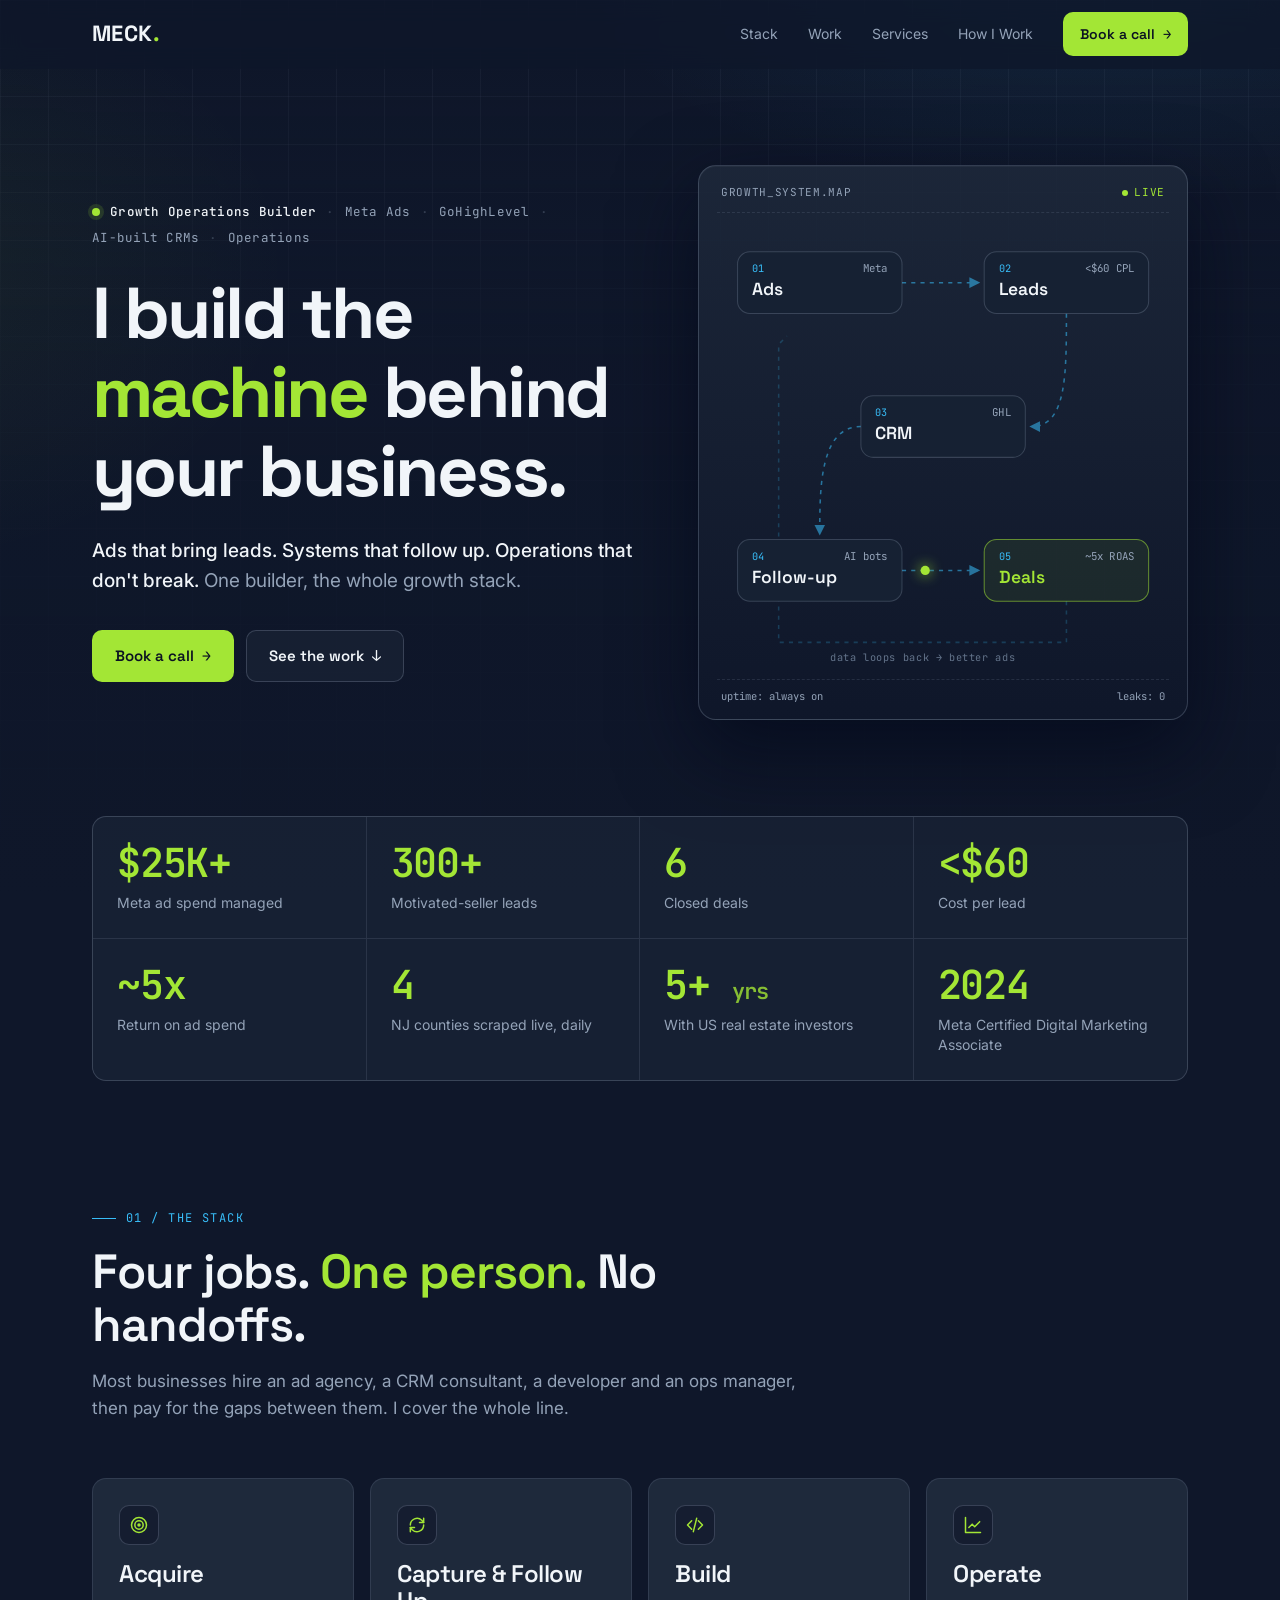
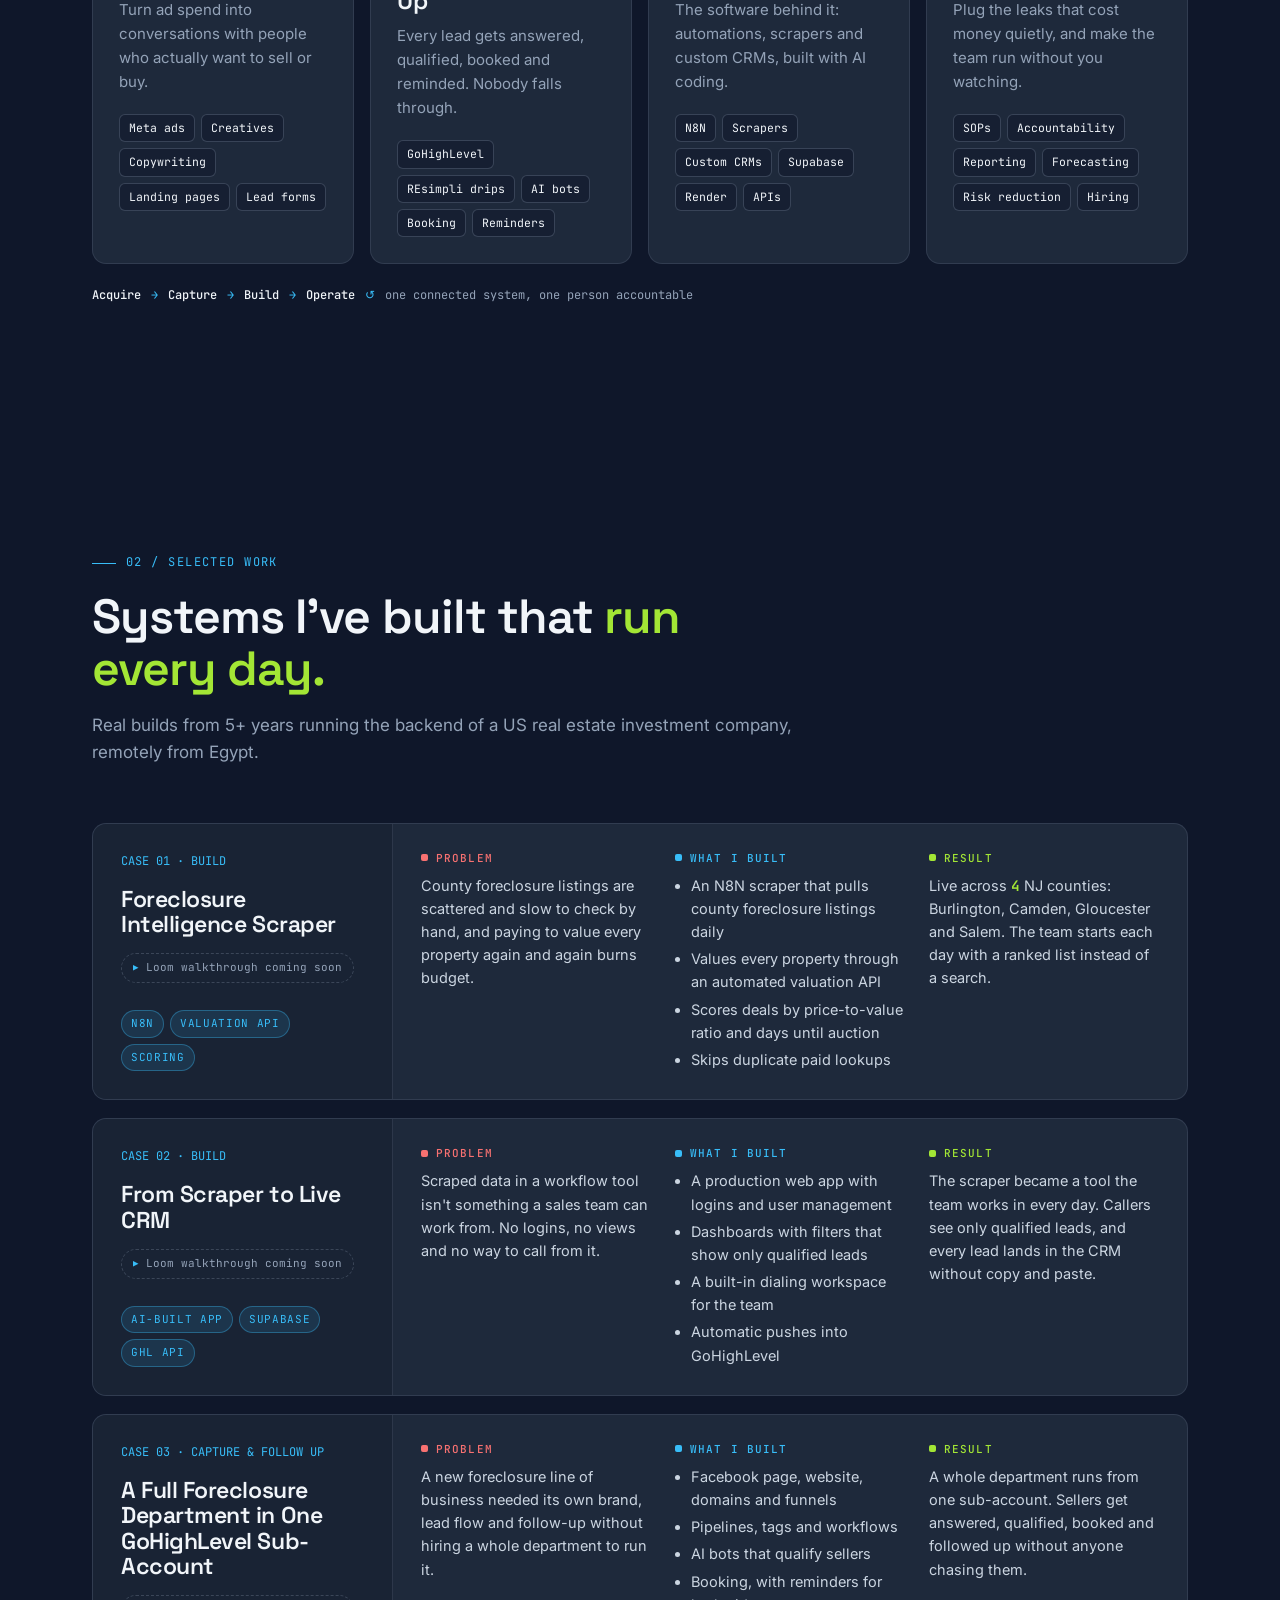
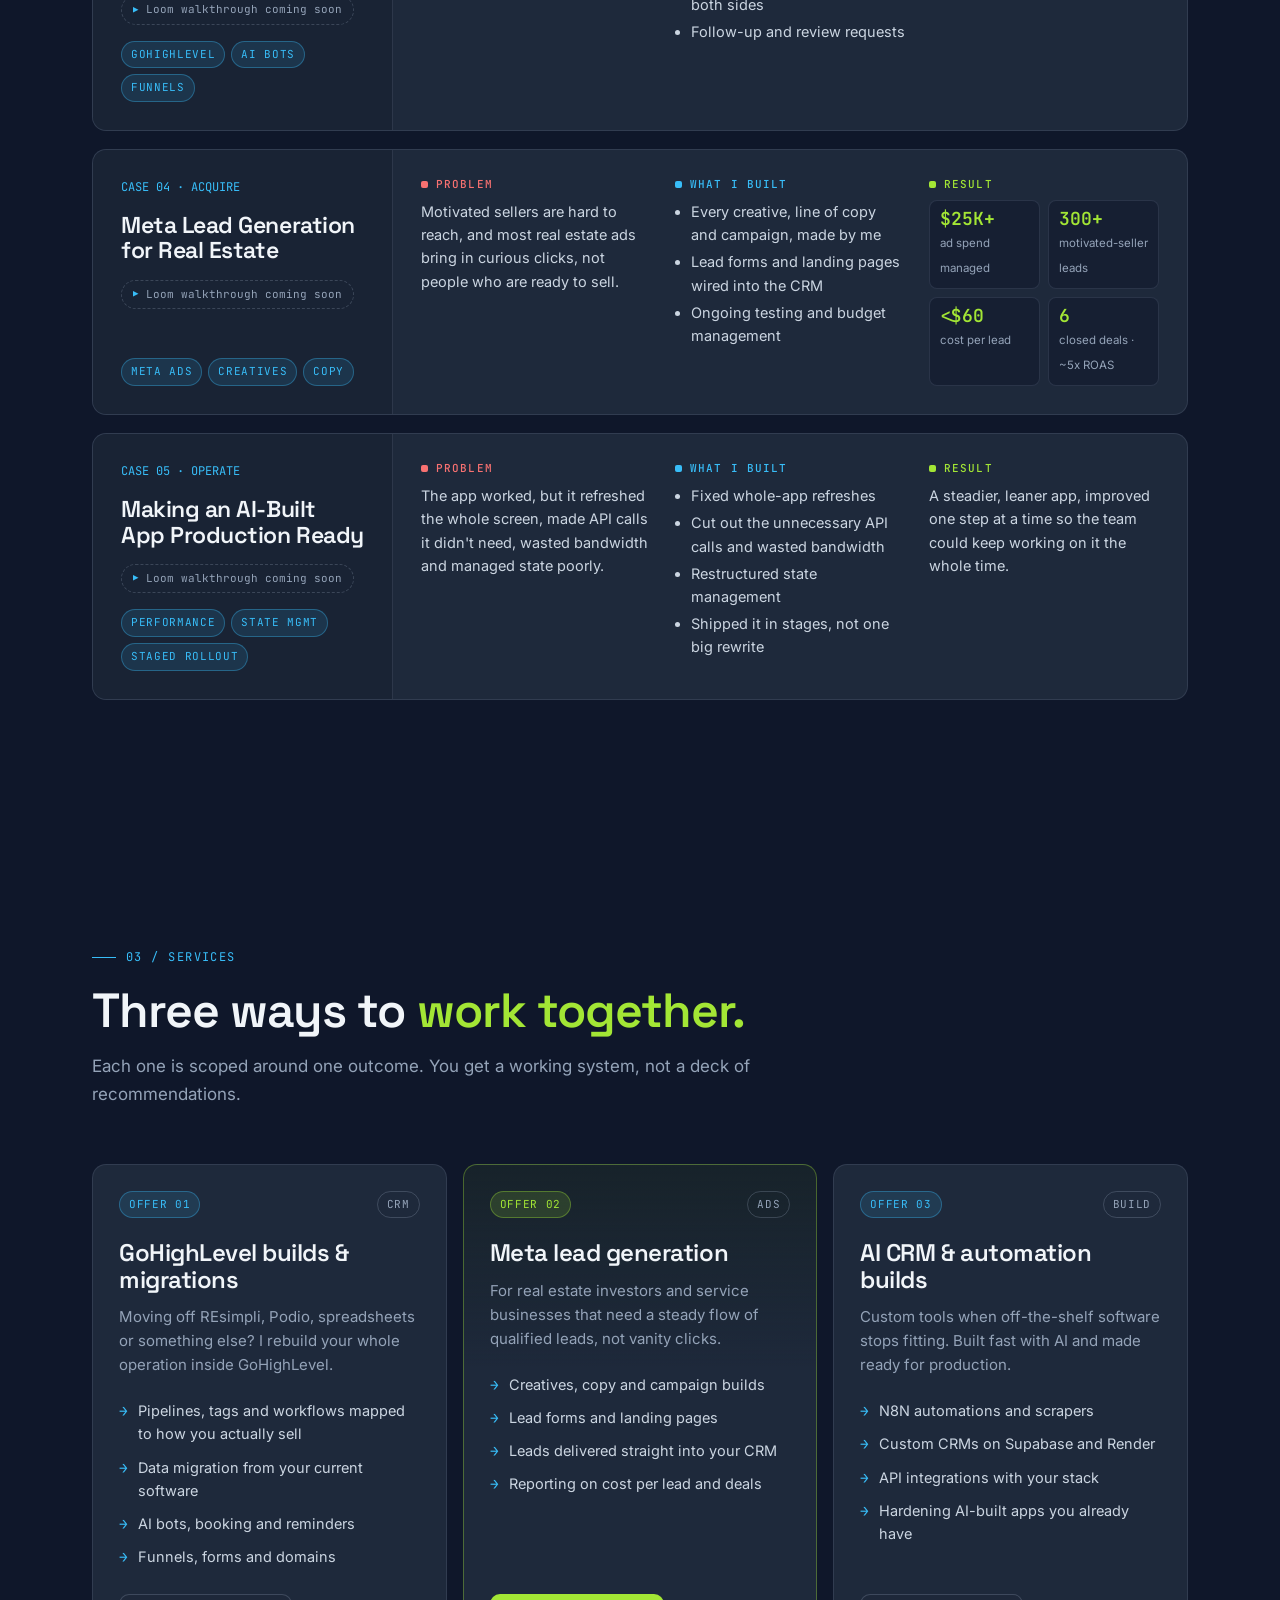
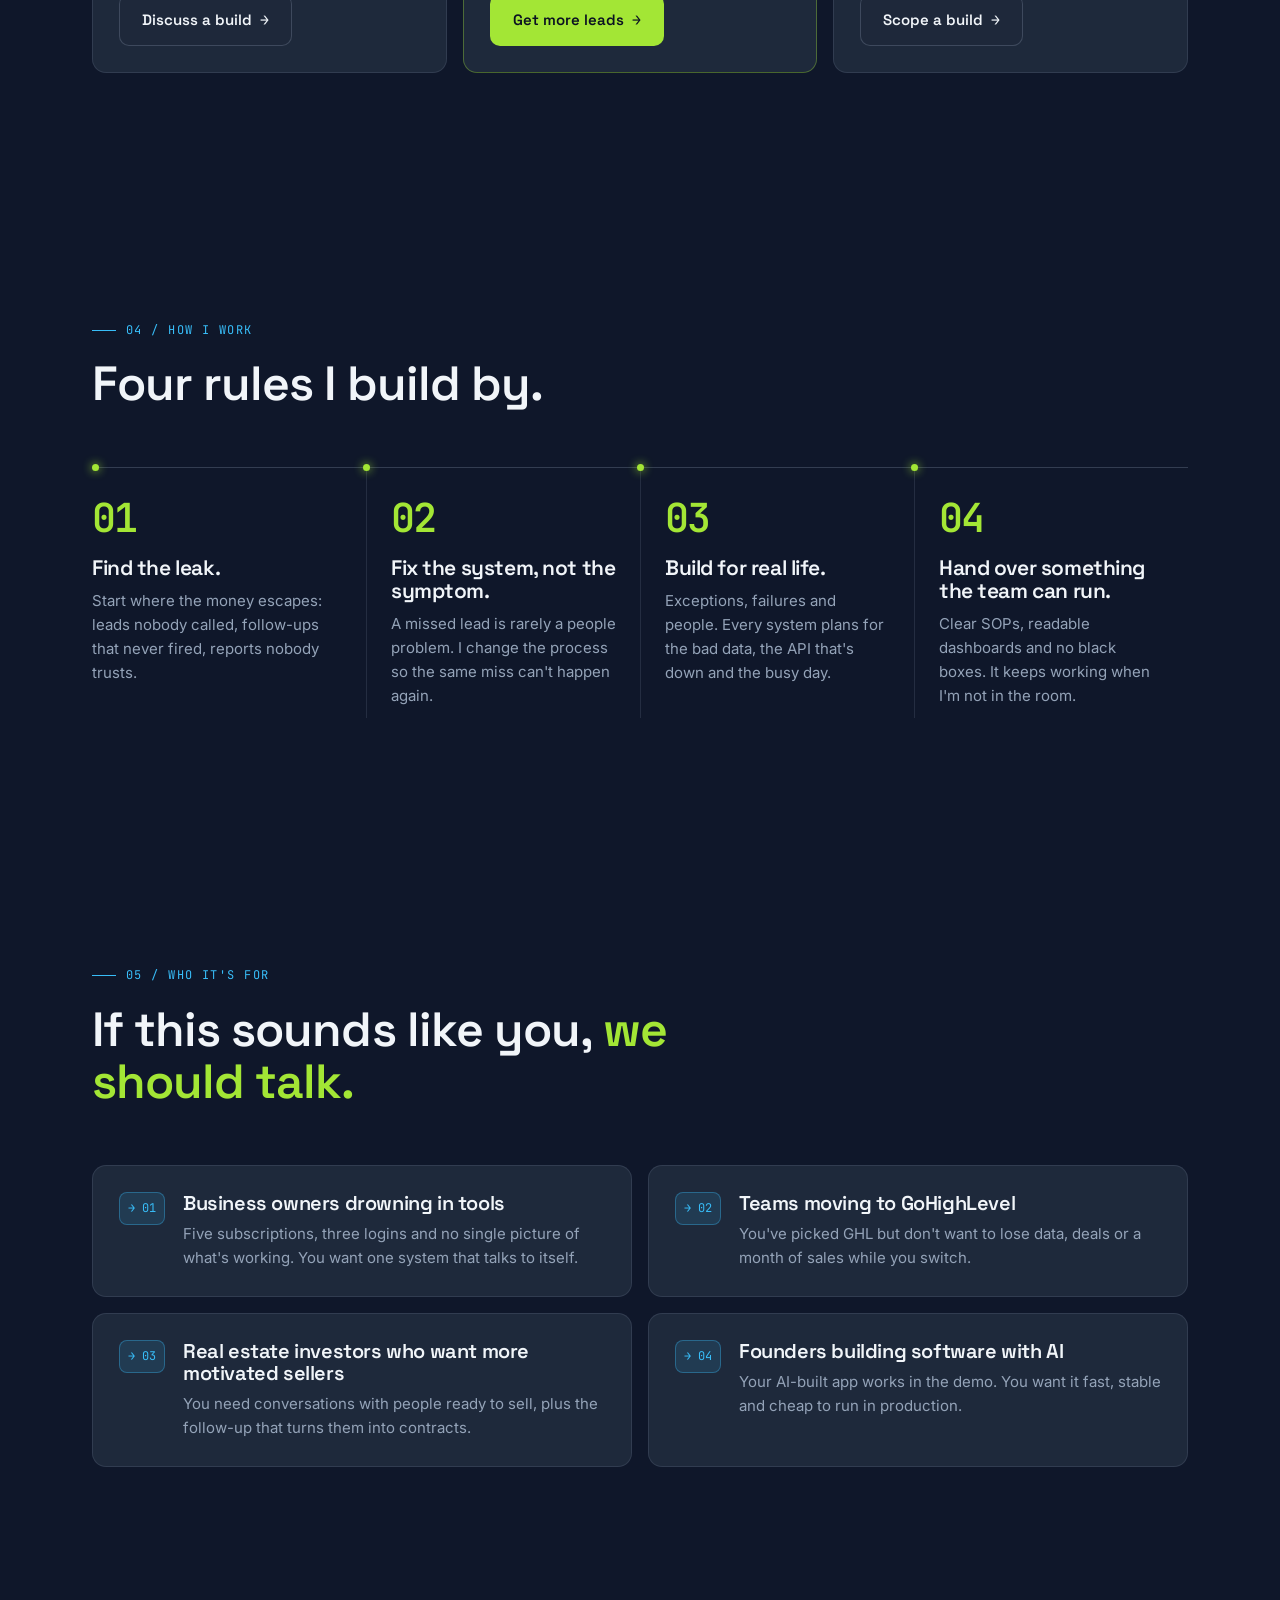
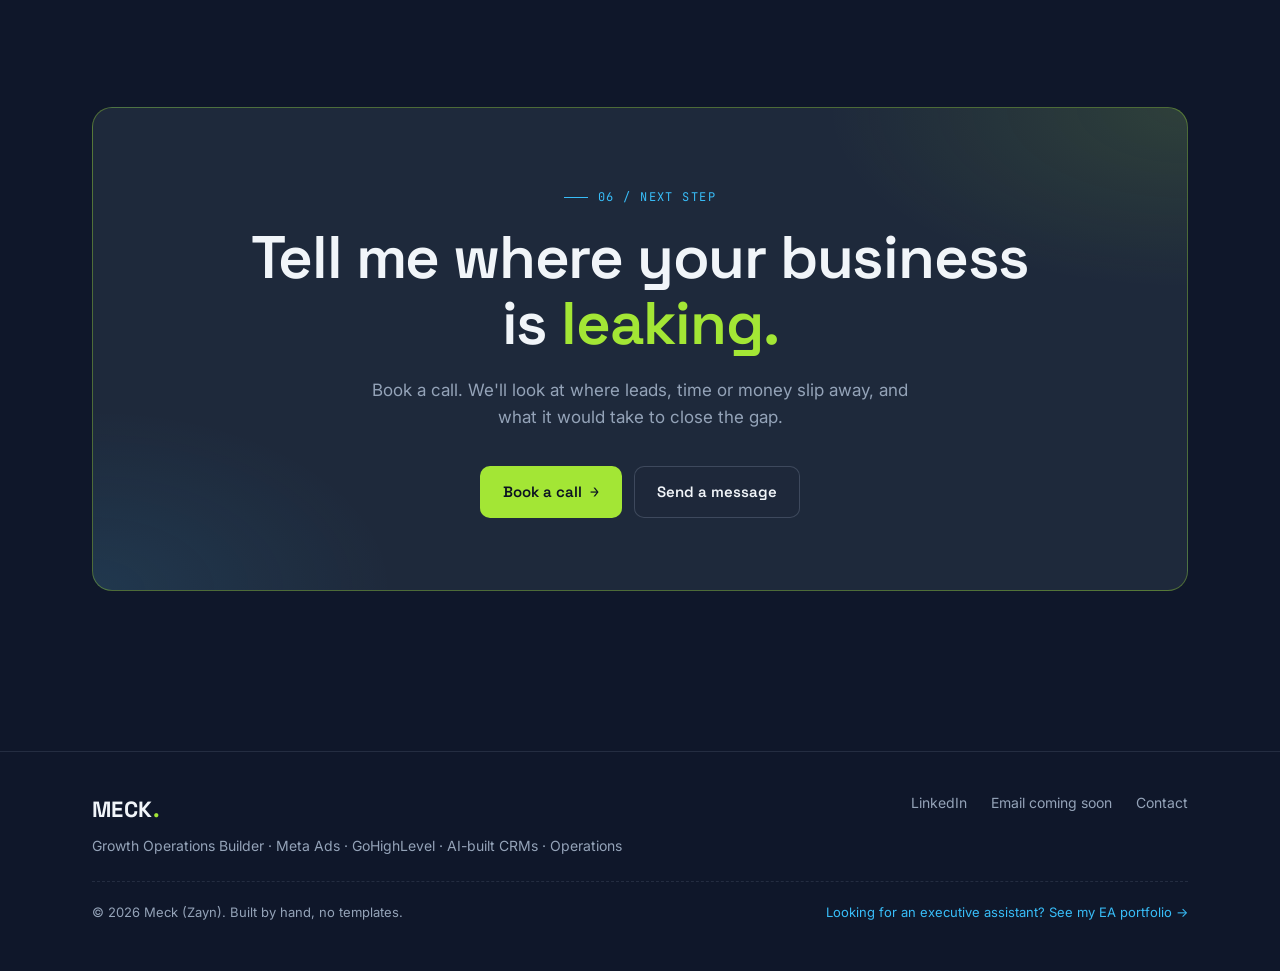
==== commit 22326b97: "Fix mobile overflow on contact form, diagram labels, hero load, cache headers Co-Authored-By: Claude" ====
--- a/index.html
+++ b/index.html
@@ -26,8 +26,8 @@
   <link rel="preconnect" href="https://fonts.googleapis.com">
   <link rel="preconnect" href="https://fonts.gstatic.com" crossorigin>
   <link rel="stylesheet" href="https://fonts.googleapis.com/css2?family=Inter:wght@400;500;600&family=JetBrains+Mono:wght@400;500;600&family=Space+Grotesk:wght@500;600;700&display=swap">
-  <link rel="stylesheet" href="assets/css/style.css">
-  <script src="assets/js/config.js"></script>
+  <link rel="stylesheet" href="assets/css/style.css?v=2">
+  <script src="assets/js/config.js?v=2"></script>
 </head>
 <body>
 <a class="skip" href="#main">Skip to content</a>
@@ -50,7 +50,7 @@
   <!-- HERO -->
   <section class="hero" id="top">
     <div class="wrap">
-      <div class="reveal">
+      <div class="rise">
         <div class="role"><span class="dot" aria-hidden="true"></span><b>Growth Operations Builder</b><i>·</i>Meta Ads<i>·</i>GoHighLevel<i>·</i>AI-built CRMs<i>·</i>Operations</div>
         <h1>I build the <em>machine</em> behind your business.</h1>
         <p class="sub"><strong>Ads that bring leads. Systems that follow up. Operations that don't break.</strong> One builder, the whole growth stack.</p>
@@ -60,7 +60,7 @@
         </div>
       </div>
 
-      <div class="diagram reveal" data-delay="150" role="img" aria-label="System diagram: Ads feed Leads, Leads go into the CRM, the CRM drives Follow-up, and Follow-up closes Deals.">
+      <div class="diagram rise rise-2" role="img" aria-label="System diagram: Ads feed Leads, Leads go into the CRM, the CRM drives Follow-up, and Follow-up closes Deals.">
         <div class="diagram-top"><span>growth_system.map</span><span class="live">live</span></div>
         <svg viewBox="0 0 440 440" aria-hidden="true">
           <defs>
@@ -83,11 +83,11 @@
           <circle class="pulse" r="4.5"><animateMotion dur="5s" begin="-3.33s" repeatCount="indefinite"><mpath href="#route"/></animateMotion></circle>
 
           <g class="nodes">
-            <g class="node"><rect x="20" y="30" width="160" height="60" rx="12"/><text class="ix" x="34" y="50">01</text><text x="34" y="72">Ads</text><text class="sm" x="166" y="72" text-anchor="end">Meta</text></g>
-            <g class="node"><rect x="260" y="30" width="160" height="60" rx="12"/><text class="ix" x="274" y="50">02</text><text x="274" y="72">Leads</text><text class="sm" x="406" y="72" text-anchor="end">&lt;$60 CPL</text></g>
-            <g class="node"><rect x="140" y="170" width="160" height="60" rx="12"/><text class="ix" x="154" y="190">03</text><text x="154" y="212">CRM</text><text class="sm" x="286" y="212" text-anchor="end">GHL</text></g>
-            <g class="node"><rect x="20" y="310" width="160" height="60" rx="12"/><text class="ix" x="34" y="330">04</text><text x="34" y="352">Follow-up</text><text class="sm" x="166" y="352" text-anchor="end">AI bots</text></g>
-            <g class="node deals"><rect x="260" y="310" width="160" height="60" rx="12"/><text class="ix" x="274" y="330">05</text><text x="274" y="352">Deals</text><text class="sm" x="406" y="352" text-anchor="end">~5x ROAS</text></g>
+            <g class="node"><rect x="20" y="30" width="160" height="60" rx="12"/><text class="ix" x="34" y="50">01</text><text x="34" y="72">Ads</text><text class="sm" x="166" y="50" text-anchor="end">Meta</text></g>
+            <g class="node"><rect x="260" y="30" width="160" height="60" rx="12"/><text class="ix" x="274" y="50">02</text><text x="274" y="72">Leads</text><text class="sm" x="406" y="50" text-anchor="end">&lt;$60 CPL</text></g>
+            <g class="node"><rect x="140" y="170" width="160" height="60" rx="12"/><text class="ix" x="154" y="190">03</text><text x="154" y="212">CRM</text><text class="sm" x="286" y="190" text-anchor="end">GHL</text></g>
+            <g class="node"><rect x="20" y="310" width="160" height="60" rx="12"/><text class="ix" x="34" y="330">04</text><text x="34" y="352">Follow-up</text><text class="sm" x="166" y="330" text-anchor="end">AI bots</text></g>
+            <g class="node deals"><rect x="260" y="310" width="160" height="60" rx="12"/><text class="ix" x="274" y="330">05</text><text x="274" y="352">Deals</text><text class="sm" x="406" y="330" text-anchor="end">~5x ROAS</text></g>
           </g>
           <text x="200" y="428" text-anchor="middle" style="font-family:'JetBrains Mono',monospace;font-size:10px;fill:#64748B;letter-spacing:.06em">data loops back → better ads</text>
         </svg>
@@ -340,6 +340,6 @@
   </div>
 </footer>
 
-<script src="assets/js/main.js"></script>
+<script src="assets/js/main.js?v=2"></script>
 </body>
 </html>
--- a/assets/css/style.css
+++ b/assets/css/style.css
@@ -297,8 +297,8 @@
 .field-row { display: grid; grid-template-columns: 1fr 1fr; gap: 14px; }
 .form-note { font-family: var(--mono); font-size: 11.5px; color: var(--muted); margin-top: 12px; }
 .leaks { display: flex; flex-wrap: wrap; gap: 8px; }
-.leaks label { cursor: pointer; }
-.leaks input { position: absolute; opacity: 0; pointer-events: none; }
+.leaks label { cursor: pointer; position: relative; }
+.field .leaks input { position: absolute; opacity: 0; pointer-events: none; width: 1px; height: 1px; padding: 0; margin: 0; left: 0; top: 0; }
 .leaks span { display: inline-block; font-family: var(--mono); font-size: 12px; border: 1px solid var(--line-2); border-radius: 999px; padding: 6px 12px; color: var(--muted); transition: all .15s ease; }
 .leaks input:checked + span { color: var(--bg); background: var(--lime); border-color: var(--lime); }
 .leaks input:focus-visible + span { outline: 2px solid var(--sky); outline-offset: 2px; }
@@ -306,6 +306,10 @@
 /* ---------- reveal ---------- */
 .js .reveal { opacity: 0; transform: translateY(18px); transition: opacity .7s ease, transform .7s ease; }
 .js .reveal.in { opacity: 1; transform: none; }
+
+.rise { animation: rise .6s ease both; }
+.rise-2 { animation-delay: .12s; }
+@keyframes rise { from { opacity: 0; transform: translateY(12px); } to { opacity: 1; transform: none; } }
 
 /* ---------- responsive ---------- */
 @media (max-width: 1024px) {
@@ -314,7 +318,7 @@
   .case-side { border-right: 0; border-bottom: 1px solid var(--line); }
   .case-side .tags { margin-top: 0; }
   .steps { grid-template-columns: repeat(2, 1fr); border-top: 0; gap: 16px; }
-  .step, .step + .step { padding: 26px 0 0; border-left: 0; border-top: 1px solid var(--line-2); }
+  .step, .step + .step { padding: 26px 0 20px; border-left: 0; border-top: 1px solid var(--line-2); }
   .step::before, .step + .step::before { left: 0; }
 }
 @media (max-width: 900px) {
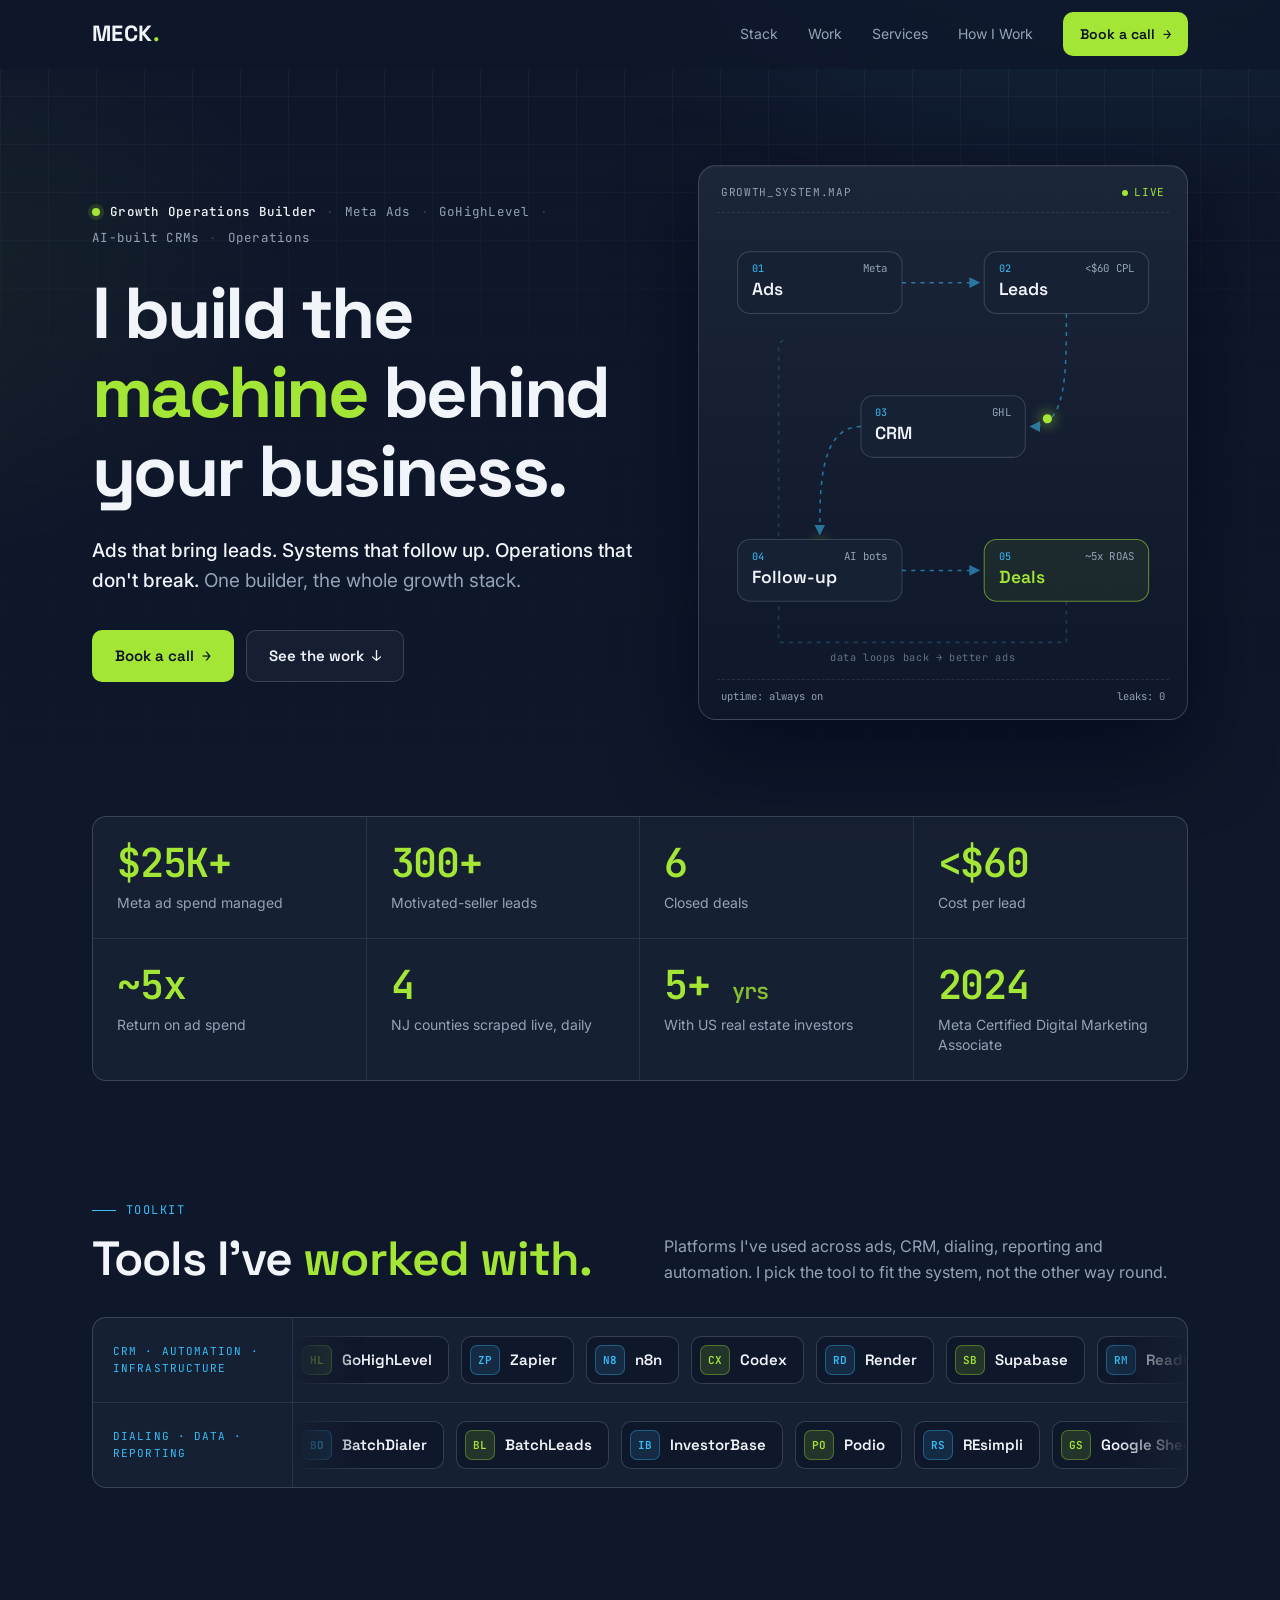
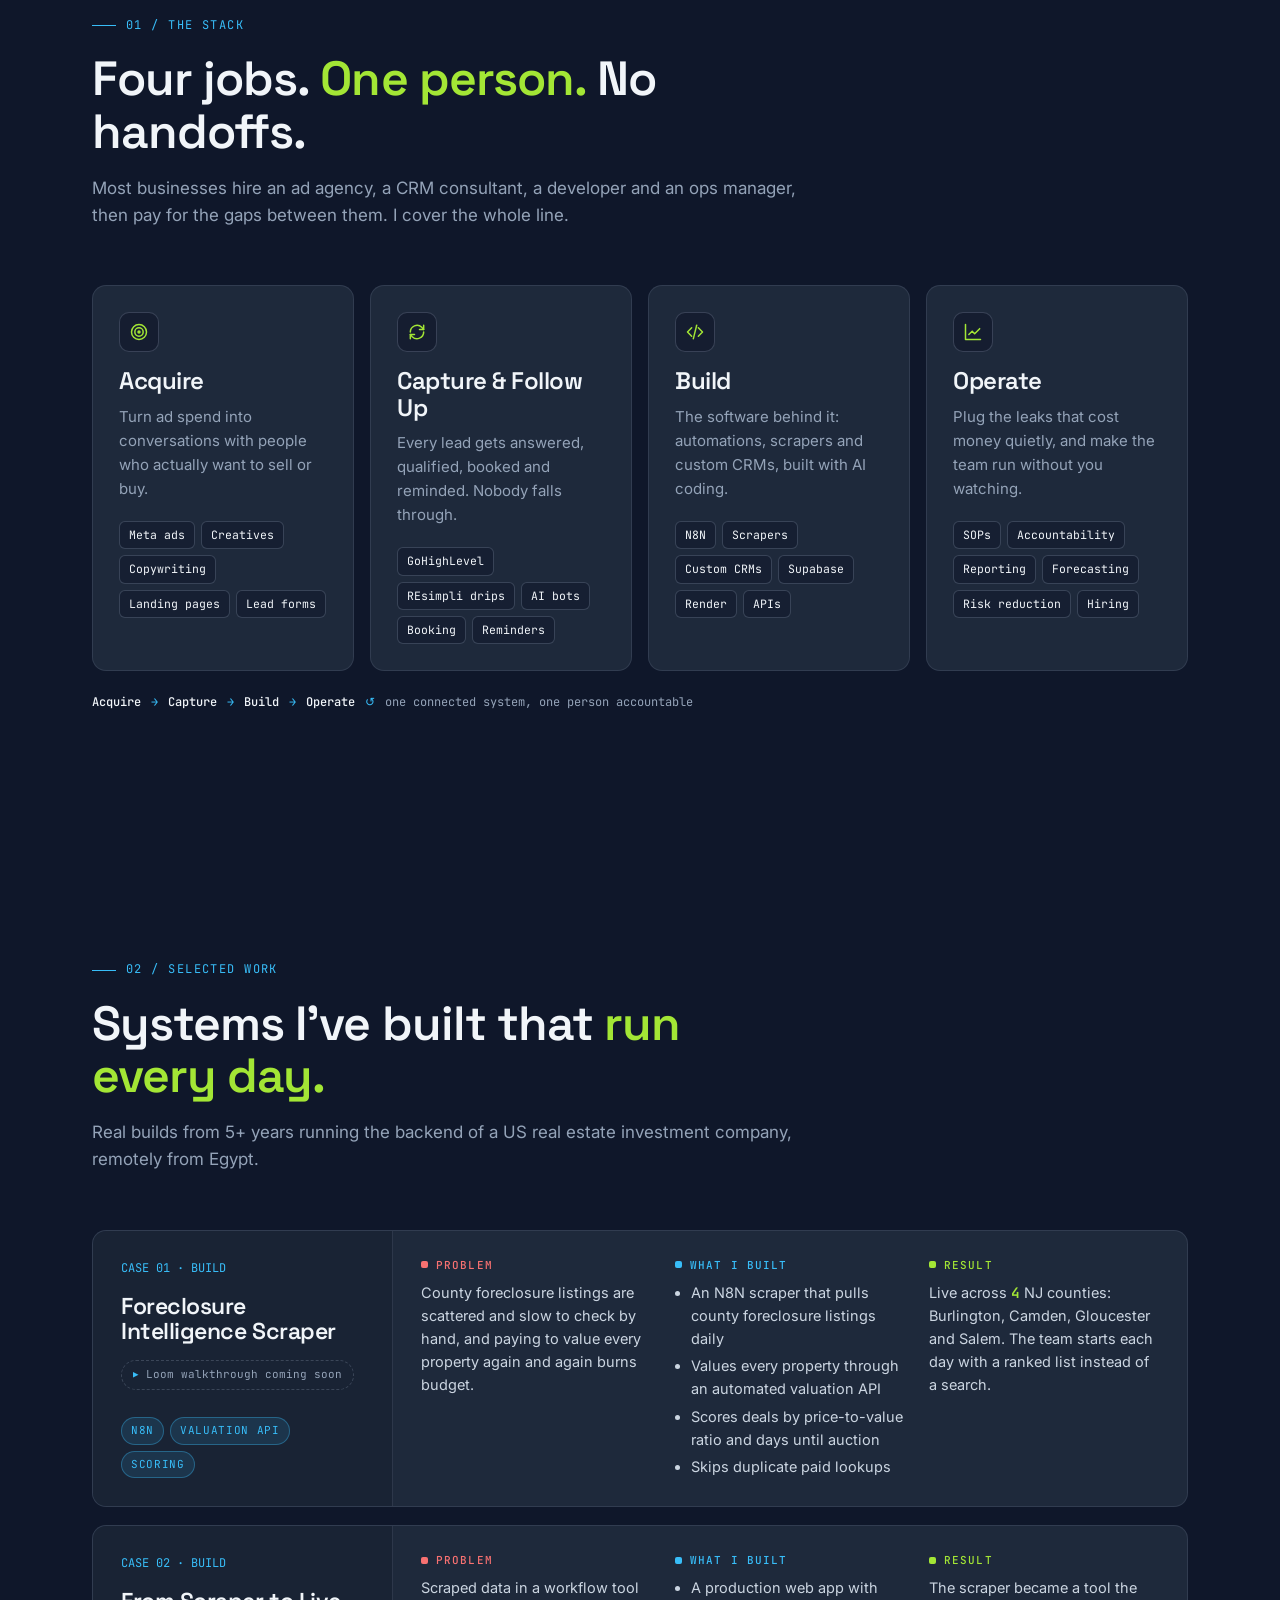
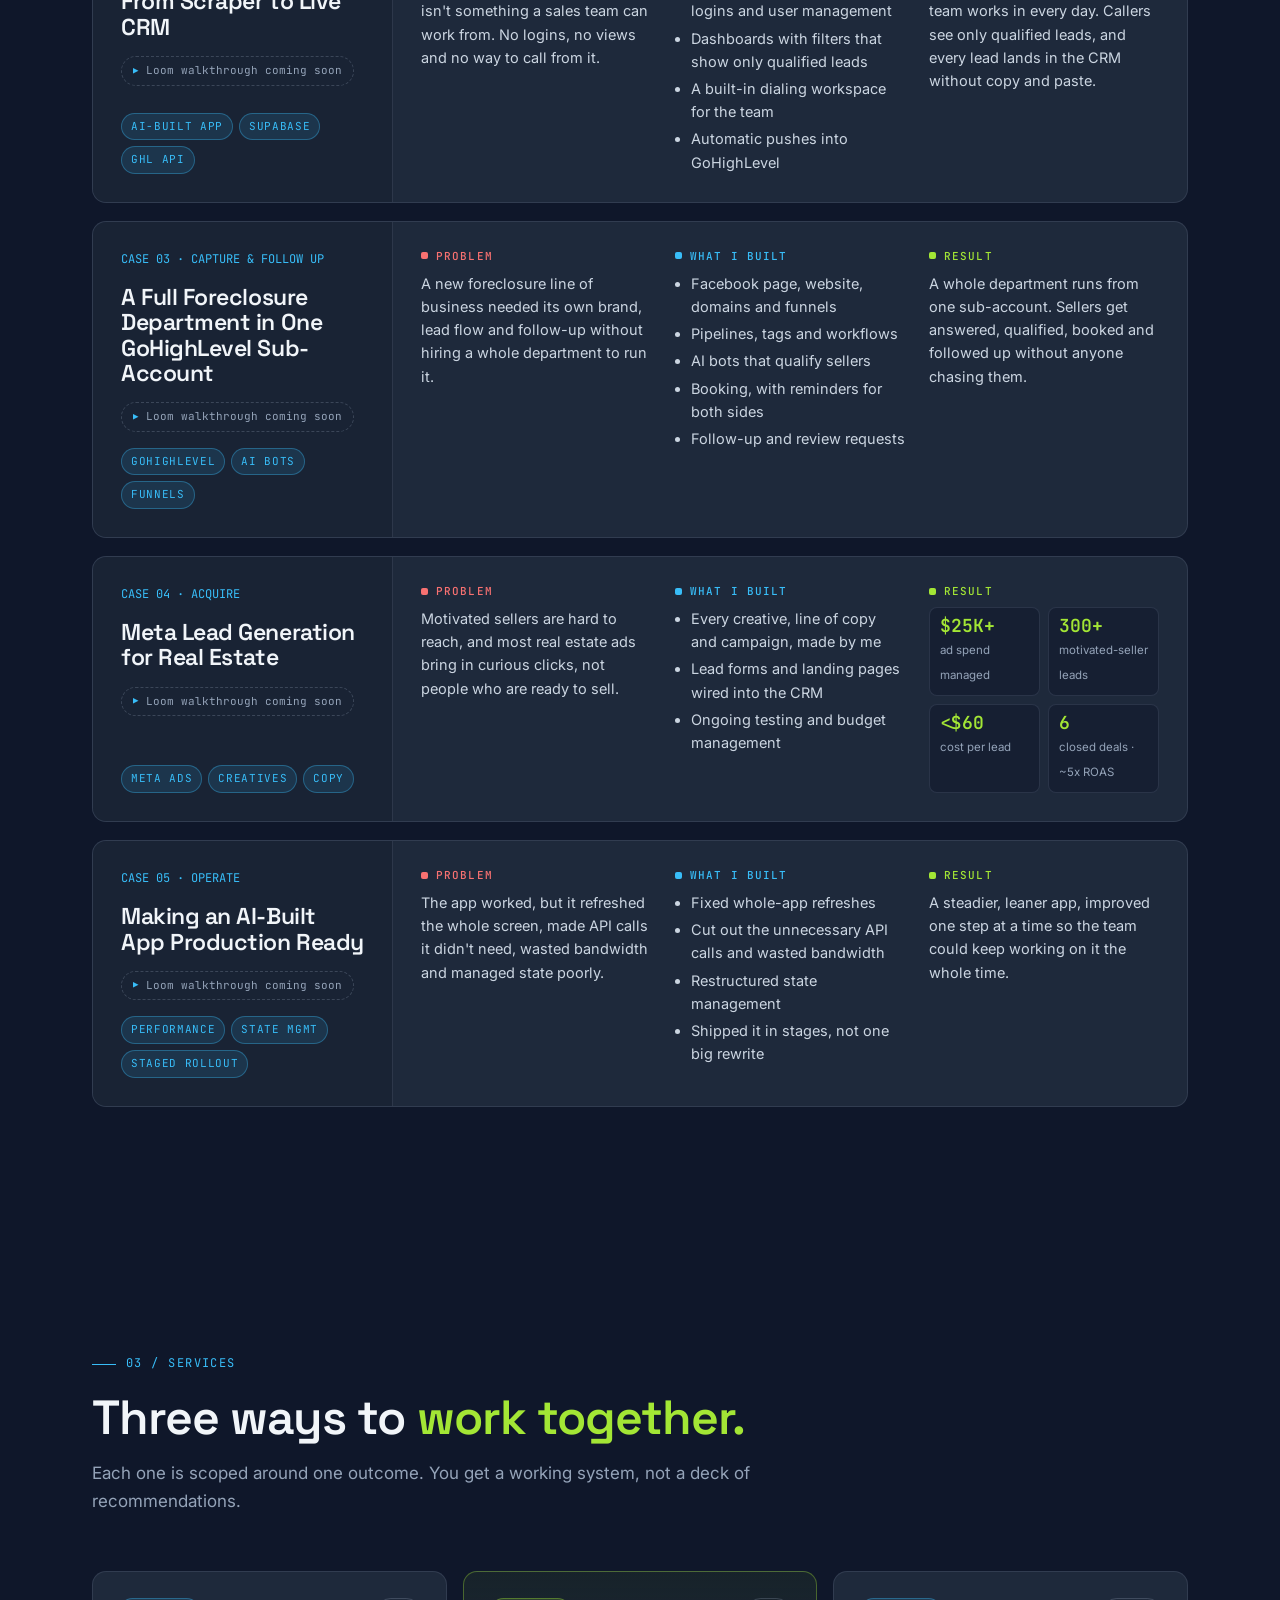
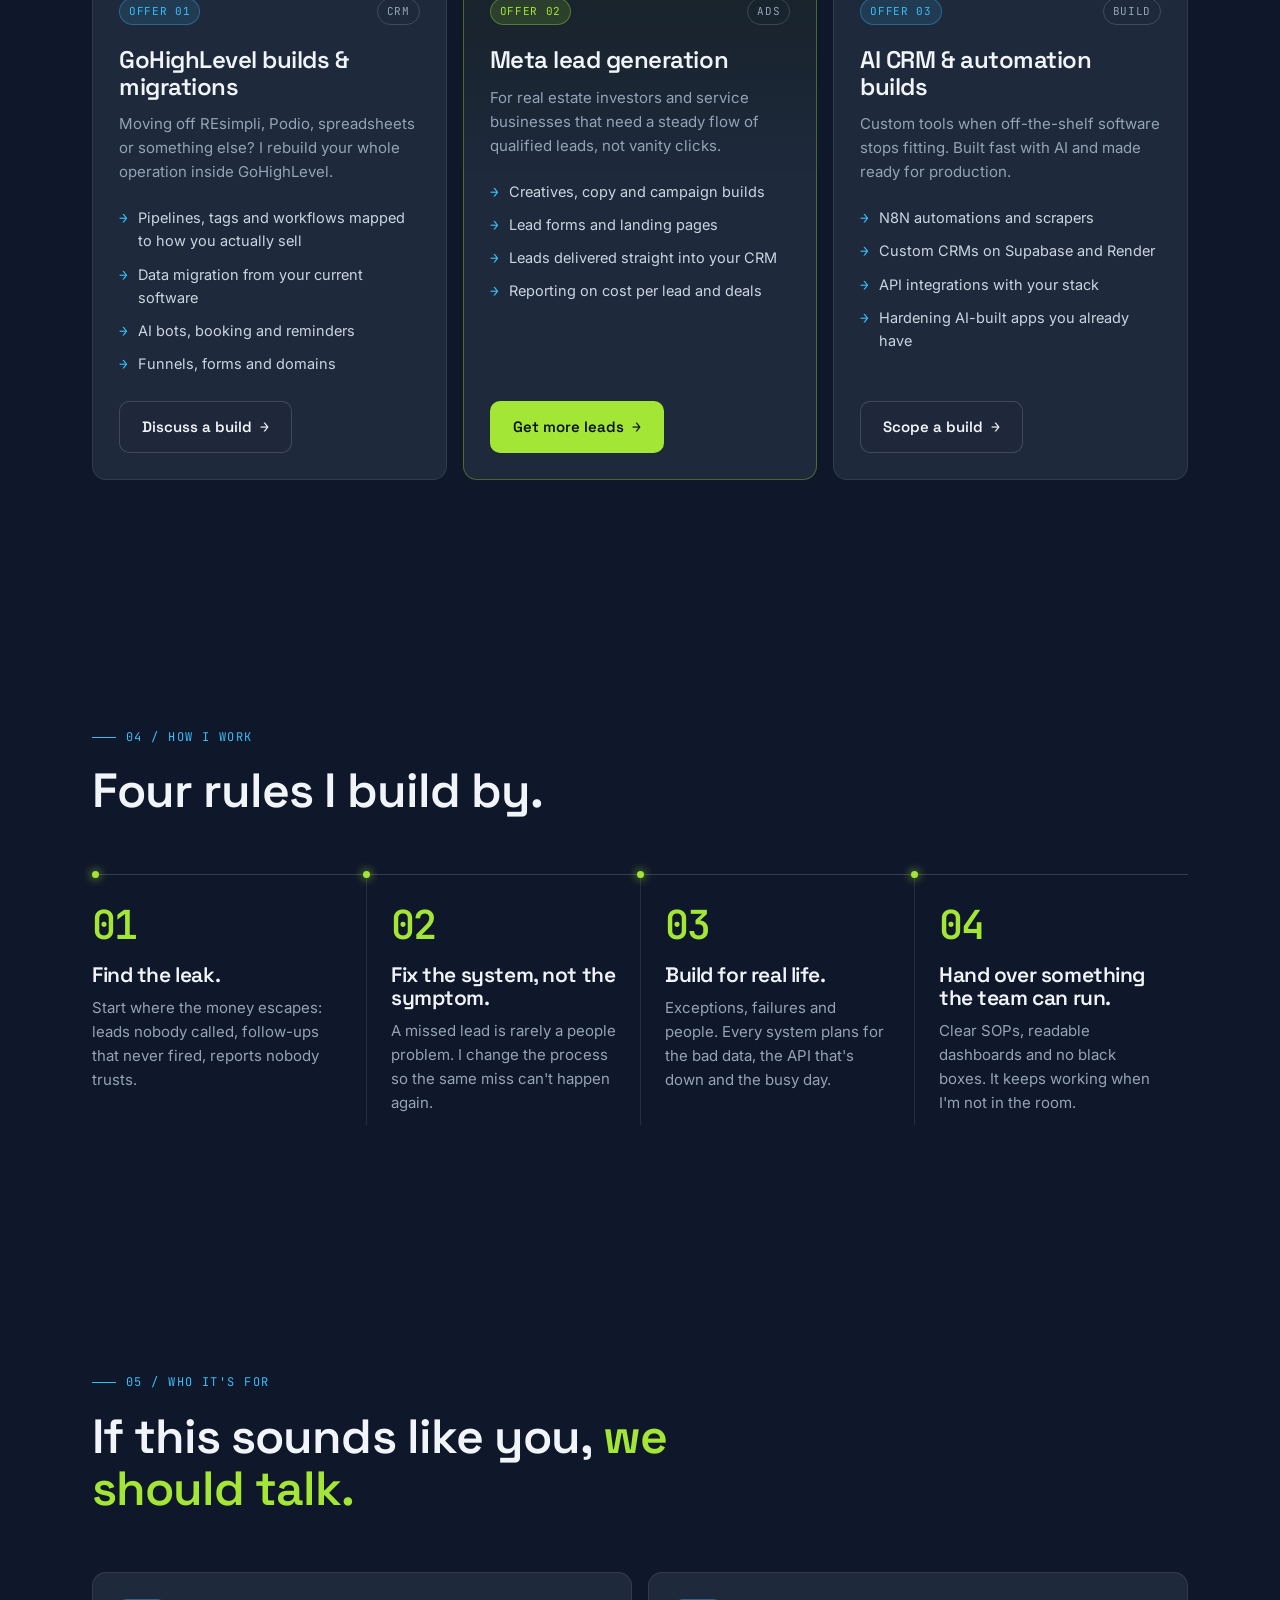
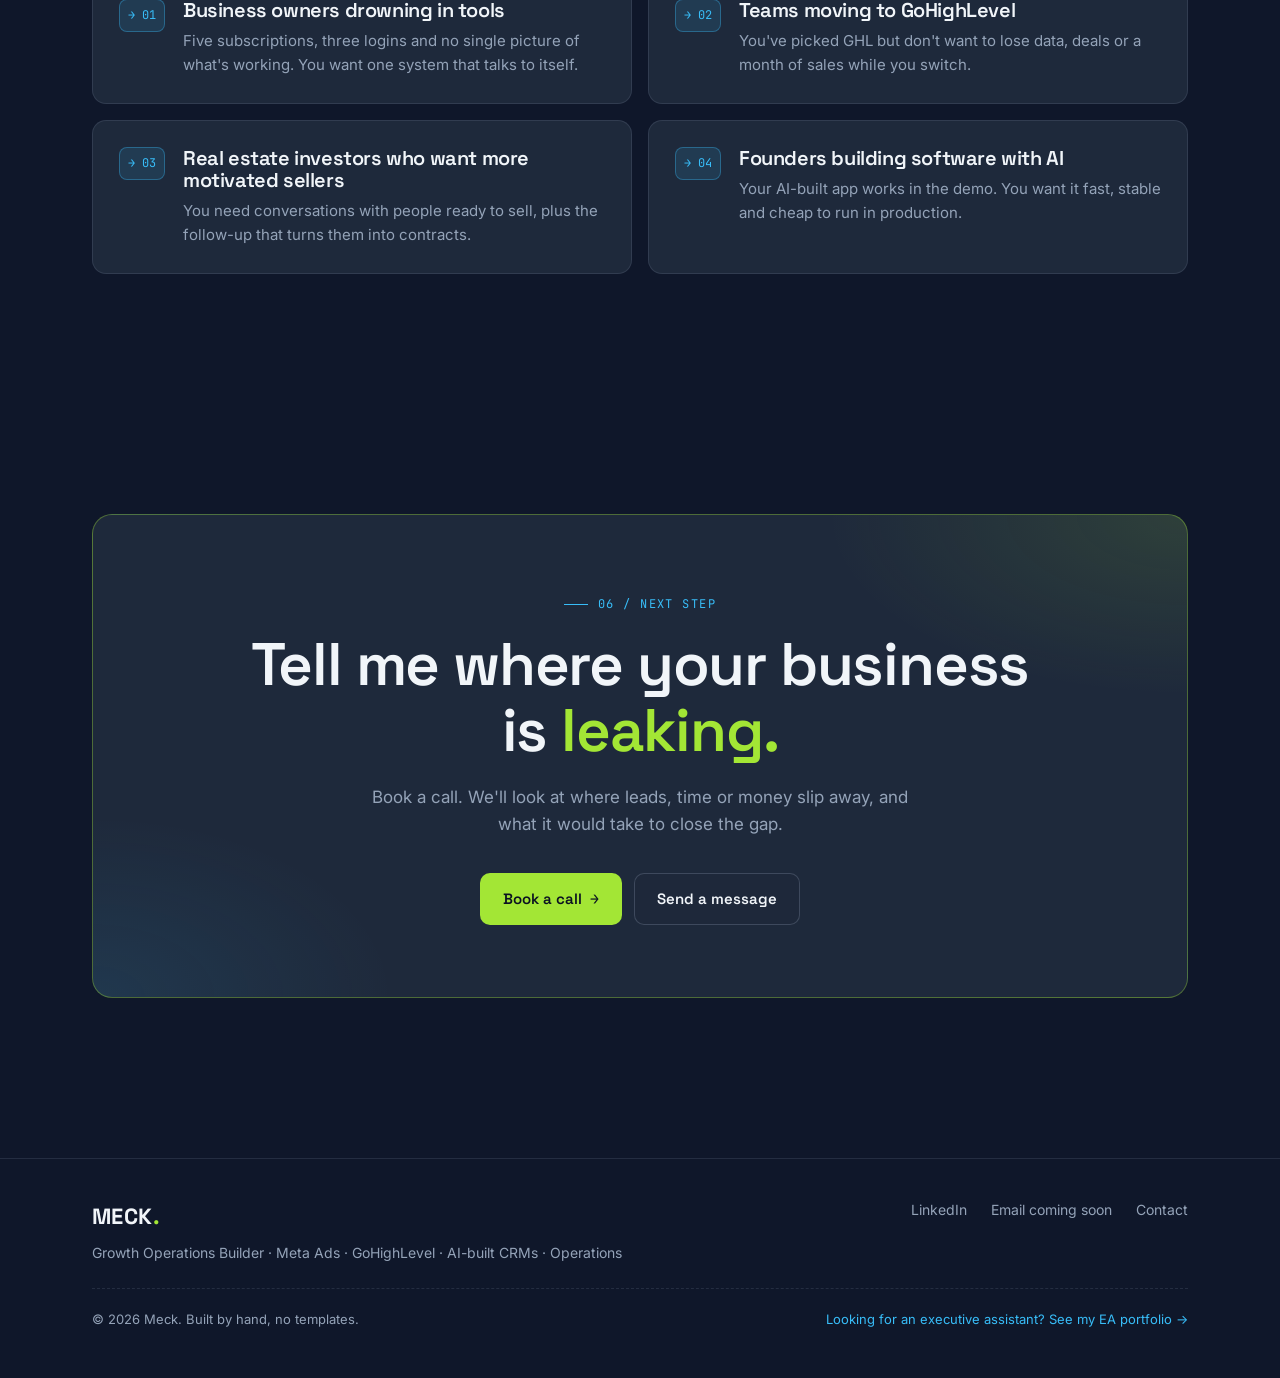
==== commit 5735a93f: "Add tools section in growth palette; remove Zayn from titles and footer Co-Authored-By: Claude Opus " ====
--- a/index.html
+++ b/index.html
@@ -3,7 +3,7 @@
 <head>
   <meta charset="utf-8">
   <meta name="viewport" content="width=device-width, initial-scale=1">
-  <title>Meck (Zayn) · Growth Operations Builder</title>
+  <title>Meck · Growth Operations Builder</title>
   <meta name="description" content="I build the machine behind your business: Meta ads that bring leads, GoHighLevel systems that follow up, AI-built CRMs and operations that don't break. One builder, the whole growth stack.">
   <meta name="theme-color" content="#0F172A">
   <link rel="canonical" href="https://meck-growth.pages.dev/">
@@ -26,7 +26,7 @@
   <link rel="preconnect" href="https://fonts.googleapis.com">
   <link rel="preconnect" href="https://fonts.gstatic.com" crossorigin>
   <link rel="stylesheet" href="https://fonts.googleapis.com/css2?family=Inter:wght@400;500;600&family=JetBrains+Mono:wght@400;500;600&family=Space+Grotesk:wght@500;600;700&display=swap">
-  <link rel="stylesheet" href="assets/css/style.css?v=2">
+  <link rel="stylesheet" href="assets/css/style.css?v=3">
   <script src="assets/js/config.js?v=2"></script>
 </head>
 <body>
@@ -112,6 +112,27 @@
     </div>
   </section>
 
+  <!-- TOOLS -->
+  <section class="tools" id="tools" aria-labelledby="tools-title">
+    <div class="wrap">
+      <div class="tools-head reveal">
+        <span class="eyebrow">Toolkit</span>
+        <h2 id="tools-title">Tools I've <span class="lime">worked with.</span></h2>
+        <p>Platforms I've used across ads, CRM, dialing, reporting and automation. I pick the tool to fit the system, not the other way round.</p>
+      </div>
+      <div class="rails reveal">
+      <div class="rail" aria-label="CRM · automation · infrastructure">
+        <span class="rail-label">CRM · automation · infrastructure</span>
+        <div class="rail-mask"><div class="track"><div class="set"><span class="tool"><span class="tm lime">HL</span>GoHighLevel</span><span class="tool"><span class="tm sky">ZP</span>Zapier</span><span class="tool"><span class="tm sky">N8</span>n8n</span><span class="tool"><span class="tm lime">CX</span>Codex</span><span class="tool"><span class="tm sky">RD</span>Render</span><span class="tool"><span class="tm lime">SB</span>Supabase</span><span class="tool"><span class="tm sky">RM</span>ReadyMode</span></div><div class="set" aria-hidden="true"><span class="tool"><span class="tm lime">HL</span>GoHighLevel</span><span class="tool"><span class="tm sky">ZP</span>Zapier</span><span class="tool"><span class="tm sky">N8</span>n8n</span><span class="tool"><span class="tm lime">CX</span>Codex</span><span class="tool"><span class="tm sky">RD</span>Render</span><span class="tool"><span class="tm lime">SB</span>Supabase</span><span class="tool"><span class="tm sky">RM</span>ReadyMode</span></div></div></div>
+      </div>
+      <div class="rail rev" aria-label="Dialing · data · reporting">
+        <span class="rail-label">Dialing · data · reporting</span>
+        <div class="rail-mask"><div class="track"><div class="set"><span class="tool"><span class="tm sky">BD</span>BatchDialer</span><span class="tool"><span class="tm lime">BL</span>BatchLeads</span><span class="tool"><span class="tm sky">IB</span>InvestorBase</span><span class="tool"><span class="tm lime">PO</span>Podio</span><span class="tool"><span class="tm sky">RS</span>REsimpli</span><span class="tool"><span class="tm lime">GS</span>Google Sheets</span><span class="tool"><span class="tm sky">BI</span>Power BI</span></div><div class="set" aria-hidden="true"><span class="tool"><span class="tm sky">BD</span>BatchDialer</span><span class="tool"><span class="tm lime">BL</span>BatchLeads</span><span class="tool"><span class="tm sky">IB</span>InvestorBase</span><span class="tool"><span class="tm lime">PO</span>Podio</span><span class="tool"><span class="tm sky">RS</span>REsimpli</span><span class="tool"><span class="tm lime">GS</span>Google Sheets</span><span class="tool"><span class="tm sky">BI</span>Power BI</span></div></div></div>
+      </div>
+      </div>
+    </div>
+  </section>
+
   <!-- STACK -->
   <section id="stack">
     <div class="wrap">
@@ -334,7 +355,7 @@
       <a href="contact.html">Contact</a>
     </div>
     <div class="ea">
-      <span>© <span id="year">2026</span> Meck (Zayn). Built by hand, no templates.</span>
+      <span>© <span id="year">2026</span> Meck. Built by hand, no templates.</span>
       <a href="https://ea-zayn.pages.dev/">Looking for an executive assistant? See my EA portfolio →</a>
     </div>
   </div>
--- a/assets/css/style.css
+++ b/assets/css/style.css
@@ -175,6 +175,28 @@
 .stat .n { font-family: var(--mono); font-weight: 600; font-size: clamp(28px, 3.4vw, 40px); color: var(--lime); line-height: 1; letter-spacing: -0.03em; display: block; }
 .stat .l { display: block; color: var(--muted); font-size: 14px; margin-top: 10px; line-height: 1.4; }
 .stat .n small { font-size: .55em; color: var(--lime); opacity: .8; }
+
+/* ---------- tools ---------- */
+.tools { padding-bottom: 0; }
+.tools-head { display: grid; grid-template-columns: 1fr 1fr; gap: 12px 48px; align-items: end; margin-bottom: 32px; }
+.tools-head .eyebrow { grid-column: 1 / -1; margin-bottom: 0; }
+.tools-head h2 { font-size: clamp(30px, 4.6vw, 48px); }
+.tools-head p { color: var(--muted); font-size: 16px; }
+.rails { border: 1px solid var(--line-2); border-radius: var(--radius); background: rgba(30, 41, 59, 0.55); overflow: hidden; }
+.rail { display: grid; grid-template-columns: 200px 1fr; align-items: center; }
+.rail + .rail { border-top: 1px solid var(--line); }
+.rail-label { font-family: var(--mono); font-size: 11px; letter-spacing: .1em; text-transform: uppercase; color: var(--sky); padding: 0 20px; border-right: 1px solid var(--line); align-self: stretch; display: flex; align-items: center; }
+.rail-mask { overflow: hidden; padding: 18px 0; -webkit-mask-image: linear-gradient(90deg, transparent, #000 8%, #000 92%, transparent); mask-image: linear-gradient(90deg, transparent, #000 8%, #000 92%, transparent); }
+.track { display: flex; width: max-content; animation: marquee 36s linear infinite; }
+.rail.rev .track { animation-direction: reverse; }
+.rails:hover .track { animation-play-state: paused; }
+.set { display: flex; gap: 12px; padding-right: 12px; }
+.tool { display: inline-flex; align-items: center; gap: 10px; padding: 8px 16px 8px 8px; border: 1px solid var(--line-2); border-radius: 10px; background: var(--bg); font-family: var(--head); font-weight: 600; font-size: 15px; white-space: nowrap; transition: border-color .2s ease, box-shadow .2s ease; }
+.tool:hover { border-color: rgba(163, 230, 53, 0.5); box-shadow: 0 0 18px rgba(163, 230, 53, 0.12); }
+.tm { font-family: var(--mono); font-size: 11px; font-weight: 600; width: 30px; height: 30px; border-radius: 7px; display: grid; place-items: center; }
+.tm.lime { color: var(--lime); background: var(--lime-dim); border: 1px solid rgba(163, 230, 53, 0.35); }
+.tm.sky { color: var(--sky); background: var(--sky-dim); border: 1px solid rgba(56, 189, 248, 0.35); }
+@keyframes marquee { to { transform: translateX(-50%); } }
 
 /* ---------- stack ---------- */
 .grid-4 { display: grid; grid-template-columns: repeat(4, 1fr); gap: 16px; }
@@ -322,6 +344,10 @@
   .step::before, .step + .step::before { left: 0; }
 }
 @media (max-width: 900px) {
+  .tools-head { grid-template-columns: 1fr; }
+  .rail { grid-template-columns: 1fr; }
+  .rail-label { border-right: 0; padding: 16px 20px 0; }
+  .rail-mask { padding: 12px 0 16px; }
   .hero .wrap { grid-template-columns: 1fr; }
   .diagram { max-width: 520px; width: 100%; margin: 0 auto; }
   .proof-grid { grid-template-columns: repeat(2, 1fr); }
@@ -358,5 +384,9 @@
   html { scroll-behavior: auto; }
   *, *::before, *::after { animation: none !important; transition: none !important; }
   .diagram .pulse { display: none; }
+  .track { width: auto; }
+  .set { flex-wrap: wrap; padding: 0 20px; }
+  .set[aria-hidden] { display: none; }
+  .rail-mask { -webkit-mask-image: none; mask-image: none; }
   .js .reveal { opacity: 1; transform: none; }
 }
